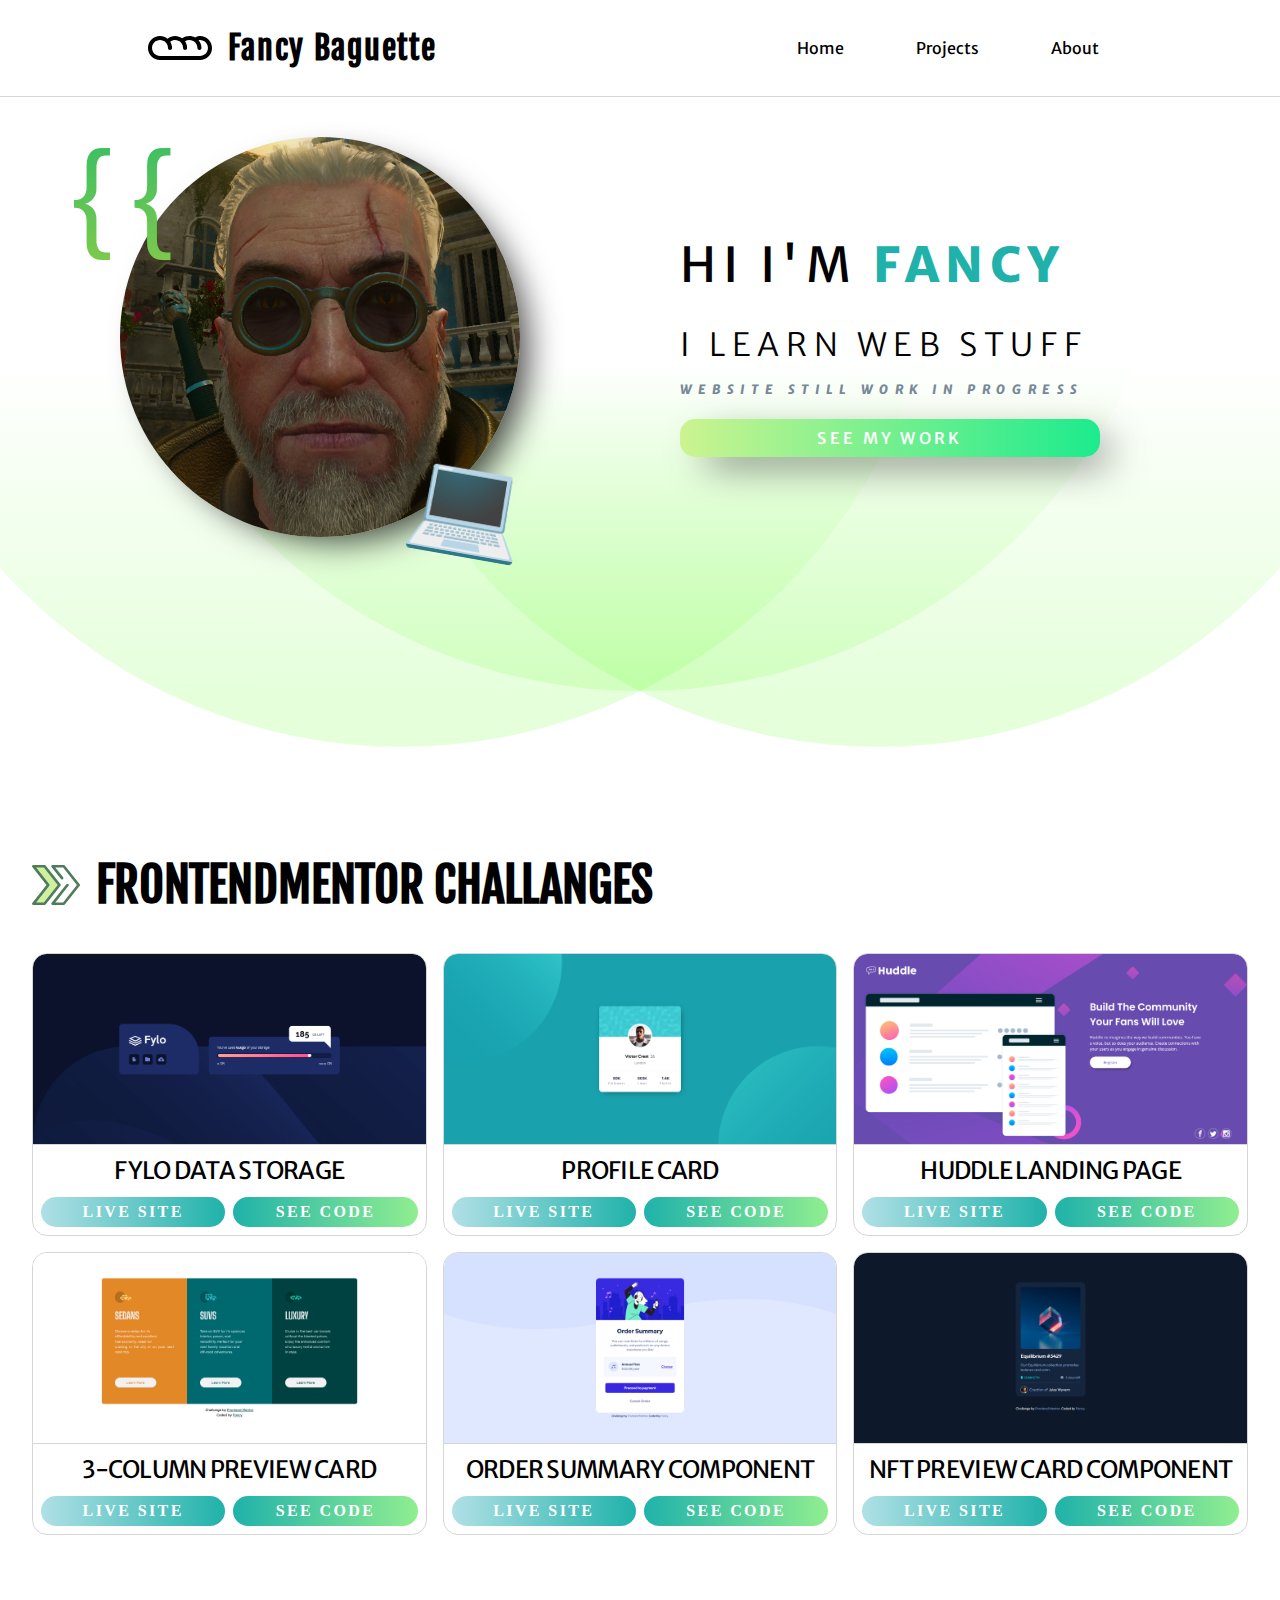
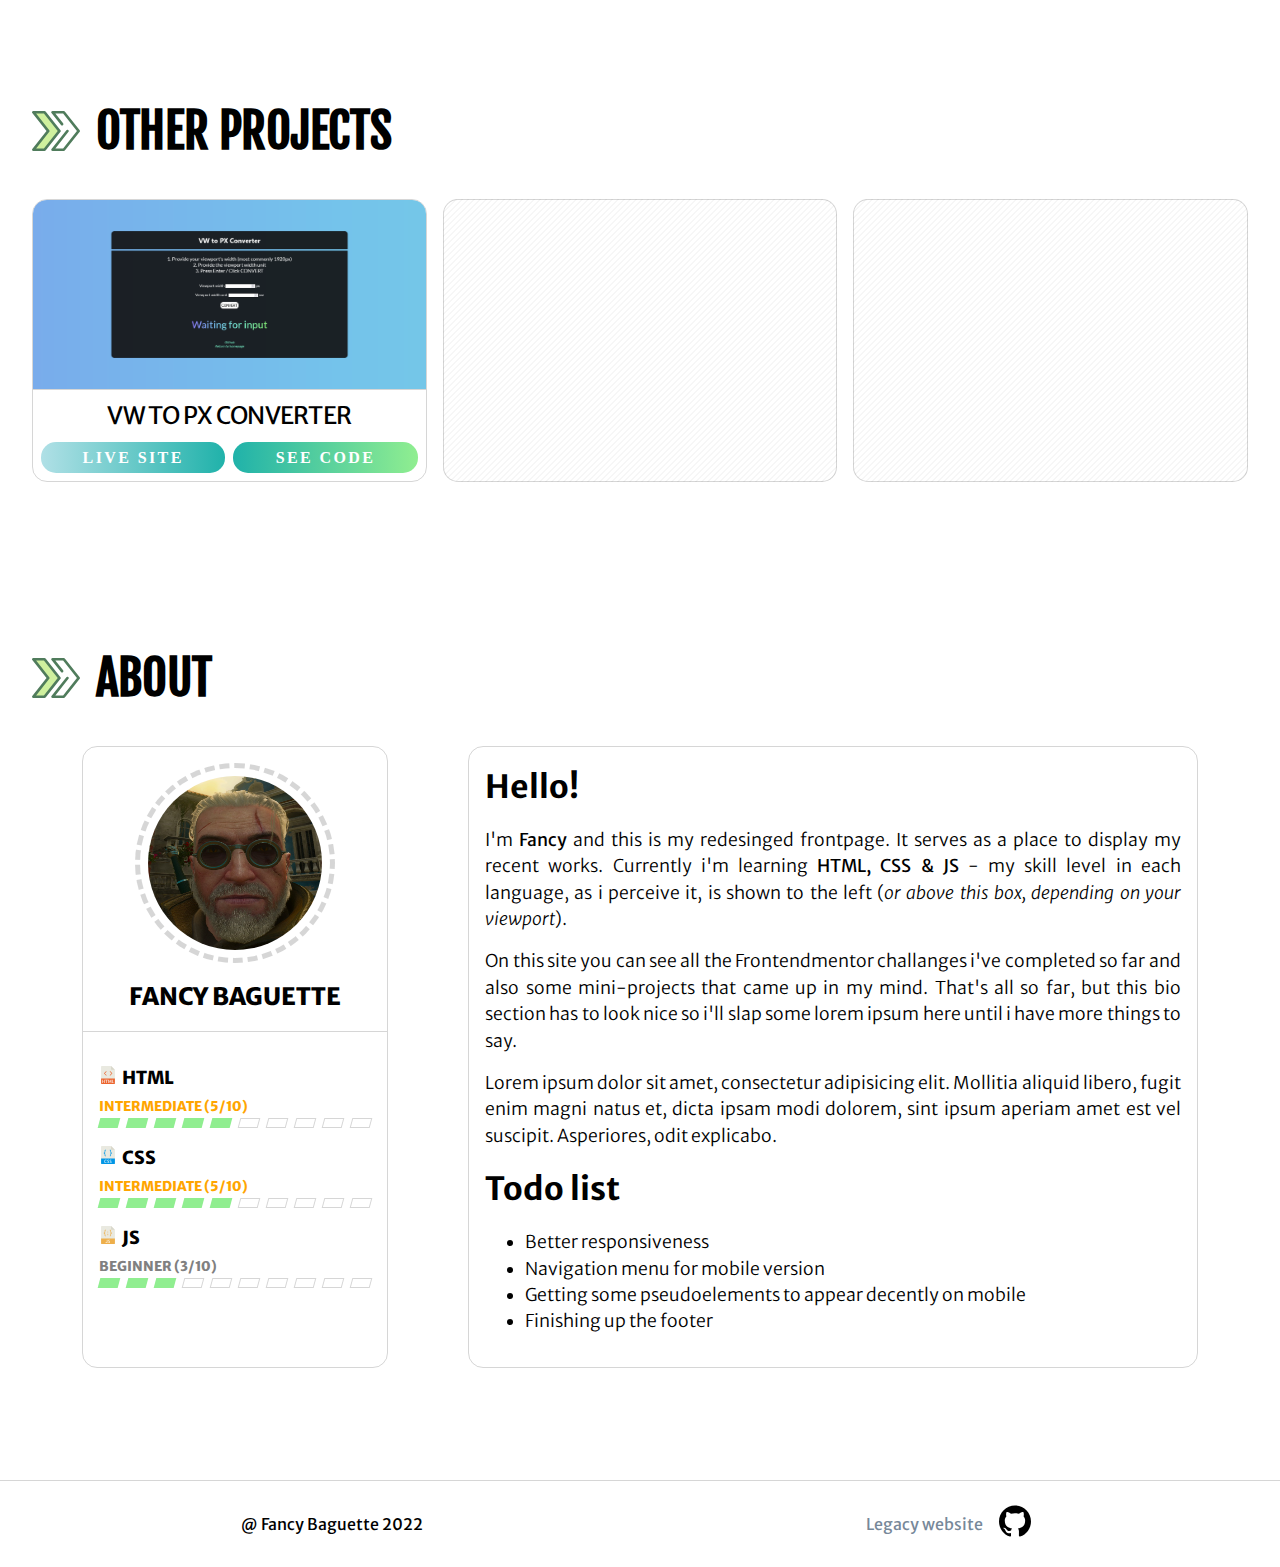
==== index.html @ e0c08db5 "responsiveness" ====
<!DOCTYPE html>
<html lang="en">
<head>
    <link rel="stylesheet" href="/src/css/style.css">
    <link rel="stylesheet" href="https://cdnjs.cloudflare.com/ajax/libs/animate.css/4.1.1/animate.min.css"/>
    <meta charset="UTF-8">
    <meta http-equiv="X-UA-Compatible" content="IE=edge">
    <meta name="viewport" content="width=device-width, initial-scale=1.0">
    <meta name="author" content="Fancy">
    <meta name="description" content="My github page">
    <meta name="keywords" content="github, html, css, css flexbox, rwd, responsive">
    <link rel="icon" sizes="32x32" src="favicon.ico">
        <!-- START EMBED TAGS -->
            <meta property="og:type" content="website"/>
            <meta property="og:title" content="Fancy Baguette"/>
            <meta property="og:description" content="Welcome"/>
            <meta property="og:url" content="https://fancybaguette.github.io"/>
            <meta property="og:image" content="https://fancybaguette.github.io/src/imgs/avatar.jpg"/>
        <!-- END EMBED TAGS -->
    <title>Fancy Baguette</title>
</head>
<body>
    <header class="page-header">
        <div class="page-header-part"><h1>Fancy Baguette</h1></div>
        <div class="page-header-part">
            <nav>
                <ul class="nav-list">
                    <li><a href="#">Home</a></li>
                    <li><a href="#challanges">Projects</a></li>
                    <li><a href="#about">About</a></li>
                </ul>
            </nav>
        </div>
    </header>
    <div class="banner">
        <div class="banner-left animate__animated animate__fadeInLeft">
            <div class="banner-left-profile-picture-bg">
                <div class="banner-left-profile-picture"></div>
            </div>
        </div>
        <div class="banner-right animate__animated animate__fadeInRight">
            <h1>hi i'm <span class="span-key">fancy</span></h1>
            <p>I learn web stuff</p>
            <span style="font-size: .8em; color: lightslategray"><i>WEBSITE STILL WORK IN PROGRESS</i></span>
            <a class="learn-more-btn" href="#challanges">SEE MY WORK</a>
        </div>
    </div>

    <main class="main-content">
        <section>
            <div class="section-header" id="challanges"><h1>FRONTENDMENTOR CHALLANGES</h1></div>
            <div class="section-content-grid">

                <article class="project-card">
                    <div class="screenshot-wrapper">
                        <img class="screenshot" src="/src/imgs/screenshot7.png">
                    </div>
                    <div class="project-card-content">
                        <h2>FYLO DATA STORAGE</h2>
                            <div class="project-card-content-btn-container">    
                                <a href="/frontendmentor/fylo-data-storage/index.html" class="project-card-content-btn-site">LIVE SITE</a>
                                <a href="https://github.com/FancyBaguette/FancyBaguette.github.io/tree/main/frontendmentor/fylo-data-storage" class="project-card-content-btn-code">SEE CODE</a>
                            </div>
                    </div>
                </article>

                <article class="project-card">
                    <div class="screenshot-wrapper">
                        <img class="screenshot" src="/src/imgs/screenshot6.png">
                    </div>
                    <div class="project-card-content">
                        <h2>PROFILE CARD</h2>
                            <div class="project-card-content-btn-container">    
                                <a href="/frontendmentor/profile-card/index.html" class="project-card-content-btn-site">LIVE SITE</a>
                                <a href="https://github.com/FancyBaguette/FancyBaguette.github.io/tree/main/frontendmentor/profile-card" class="project-card-content-btn-code">SEE CODE</a>
                            </div>
                    </div>
                </article>

                <article class="project-card">
                    <div class="screenshot-wrapper">
                        <img class="screenshot" src="/src/imgs/screenshot5.png">
                    </div>
                    <div class="project-card-content">
                    <h2>HUDDLE LANDING PAGE</h2>
                        <div class="project-card-content-btn-container">
                            <a href="/frontendmentor/huddle-landing-page/index.html" class="project-card-content-btn-site">LIVE SITE</a>
                            <a href="https://github.com/FancyBaguette/FancyBaguette.github.io/tree/main/frontendmentor/huddle-landing-page" class="project-card-content-btn-code">SEE CODE</a>
                        </div>
                    </div>
                </article>

                <article class="project-card">
                    <div class="screenshot-wrapper">
                        <img class="screenshot" src="/src/imgs/screenshot3.png">
                    </div>
                    <div class="project-card-content">
                        <h2>3-COLUMN PREVIEW CARD</h2>
                            <div class="project-card-content-btn-container">
                                <a href="/frontendmentor/3-column-preview-card/index.html" class="project-card-content-btn-site">LIVE SITE</a>
                                <a href="https://github.com/FancyBaguette/FancyBaguette.github.io/tree/main/frontendmentor/3-column-preview-card" class="project-card-content-btn-code">SEE CODE</a>
                            </div>
                    </div>
                </article>

                <article class="project-card">
                    <div class="screenshot-wrapper">
                        <img class="screenshot" src="/src/imgs/screenshot1.png">
                    </div>
                    <div class="project-card-content">
                        <h2>ORDER SUMMARY COMPONENT</h2>
                            <div class="project-card-content-btn-container">
                                <a href="/frontendmentor/order-summary/index.html" class="project-card-content-btn-site">LIVE SITE</a>
                                <a href="https://github.com/FancyBaguette/FancyBaguette.github.io/tree/main/frontendmentor/profile-card" class="project-card-content-btn-code">SEE CODE</a>
                            </div>
                    </div>
                </article>

                <article class="project-card">
                    <div class="screenshot-wrapper">
                        <img class="screenshot" src="/src/imgs/screenshot2.png">
                    </div>
                    <div class="project-card-content">
                        <h2>NFT PREVIEW CARD COMPONENT</h2>
                            <div class="project-card-content-btn-container">
                                <a href="/frontendmentor/nft-card/index.html" class="project-card-content-btn-site">LIVE SITE</a>
                                <a href="https://github.com/FancyBaguette/FancyBaguette.github.io/tree/main/frontendmentor/nft-card" class="project-card-content-btn-code">SEE CODE</a>
                            </div>
                    </div>
                </article>
                
            </div>
        </section>

        <section>
            <div class="section-header"><h1>OTHER PROJECTS</h1></div>
            <div class="section-content-grid">

                <article class="project-card">
                    <div class="screenshot-wrapper">
                        <img class="screenshot" src="/src/imgs/screenshot4.png">
                    </div>
                    <div class="project-card-content">
                        <h2>VW TO PX CONVERTER</h2>
                            <div class="project-card-content-btn-container">
                                <a href="/projects/converter/converter.html" class="project-card-content-btn-site">LIVE SITE</a>
                                <a href="https://github.com/FancyBaguette/FancyBaguette.github.io/tree/main/projects/converter" class="project-card-content-btn-code">SEE CODE</a>
                            </div>
                    </div>
                </article>

                <article class="placeholder-card project-card">
                </article>

                <article class="project-card placeholder-card">
                </article>

                </div>
        </section>

        <section>
            <div class="section-header" id="about"><h1>ABOUT</h1></div>
            <div class="section-content-flex">
                <div class="profile-card"> <!-- start profile card -->
                    <div class="profile-card-header">
                        <img src="/src/imgs/gerwalt.PNG">
                        <h2>FANCY BAGUETTE</h2>
                    </div>
                    <div class="profile-card-content">
                        <div class="skill-wrapper">
                        <div class="profile-card-stats-heading" id="html">HTML<br><span style="color: orange">INTERMEDIATE (5/10)</span></div>
                            <div class="profile-card-stats-lvl-container">
                                <div class="lvl-box"></div>
                                <div class="lvl-box"></div>
                                <div class="lvl-box"></div>
                                <div class="lvl-box"></div>
                                <div class="lvl-box"></div>
    
                                <div class="lvl-box box-empty"></div>
                                <div class="lvl-box box-empty"></div>
                                <div class="lvl-box box-empty"></div>
                                <div class="lvl-box box-empty"></div>
                                <div class="lvl-box box-empty"></div>
                            </div>    
                        </div>

                        <div class="skill-wrapper">
                            <div class="profile-card-stats-heading" id="css">CSS<br><span style="color: orange">INTERMEDIATE (5/10)</span></div>
                            <div class="profile-card-stats-lvl-container">
                                <div class="lvl-box"></div>
                                <div class="lvl-box"></div>
                                <div class="lvl-box"></div>
                                <div class="lvl-box"></div>
                                <div class="lvl-box"></div>

                                <div class="lvl-box box-empty"></div>
                                <div class="lvl-box box-empty"></div>
                                <div class="lvl-box box-empty"></div>
                                <div class="lvl-box box-empty"></div>
                                <div class="lvl-box box-empty"></div>
                            </div>
                        </div>

                        <div class="skill-wrapper">
                            <div class="profile-card-stats-heading" id="js">JS<br><span style="color: gray">BEGINNER (3/10)</span></div>
                            <div class="profile-card-stats-lvl-container">
                                <div class="lvl-box"></div>
                                <div class="lvl-box"></div>
                                <div class="lvl-box"></div>

                                <div class="lvl-box box-empty"></div>
                                <div class="lvl-box box-empty"></div>
                                <div class="lvl-box box-empty"></div>
                                <div class="lvl-box box-empty"></div>
                                <div class="lvl-box box-empty"></div>
                                <div class="lvl-box box-empty"></div>
                                <div class="lvl-box box-empty"></div>
                            </div>
                        </div>
                    </div>
                </div> <!-- end profile card -->

                <div class="bio-card">
                    <h1>Hello!</h1>
                    <p>
                        I'm <strong>Fancy</strong> and this is my redesinged frontpage. It serves as a place to display my recent works.
                        Currently i'm learning <strong>HTML, CSS & JS</strong> - my skill level in each language, as i perceive it, is shown to the left 
                        (<em>or above this box, depending on your viewport</em>).
                    </p>
                    <p>
                        On this site you can see all the Frontendmentor challanges i've completed so far and also some mini-projects that
                        came up in my mind. That's all so far, but this bio section has to look nice so i'll slap some lorem ipsum here until i have more things to say.
                    </p>
                    <p>
                        Lorem ipsum dolor sit amet, consectetur adipisicing elit. Mollitia aliquid libero, 
                        fugit enim magni natus et, dicta ipsam modi dolorem, sint ipsum aperiam amet est vel suscipit. 
                        Asperiores, odit explicabo.
                    </p>
                    <h1>Todo list</h1>
                    <p>
                        <ul>
                            <li>Better responsiveness</li>
                            <li>Navigation menu for mobile version</li>
                            <li>Getting some pseudoelements to appear decently on mobile</li>
                            <li>Finishing up the footer</li>
                        </ul>
                    </p>
                </div>
            </div>
        </section>
    </main>

    <footer class="page-footer">
        <div class="page-header-part">@ Fancy Baguette 2022</div>
        <div class="page-header-part" style="gap: 1rem;">
            <a href="/legacy/index.html" style="color:lightslategrey;">Legacy website</a>
            <a href="https://github.com/FancyBaguette" target="_blank" id="footerGithub"></a>
        </div>
    </footer>
</body>
</html>
---- src/css/style.css ----
@import url('https://fonts.googleapis.com/css2?family=Fjalla+One&family=Merriweather+Sans:wght@300;400;500;600;700;800&display=swap');

:root {
    /* Fonts */
    --fnt-sans: 'Merriweather Sans', sans-serif;
    --fnt-display: 'Fjalla One', sans-serif;
    /* Font weights */
    --light: 300;
    --regular: 400;
    --medium: 500;
    --semibold: 600;
    --bold: 700;
    --extrabold: 800;
    /* Other */
    --gradient1: linear-gradient(270deg, #1ceb8d, #ccf490);
}

/* CSS RESET */

*,
*::before,
*::after {
    box-sizing: border-box;
    /* outline: 1px solid red !important; -- for "debugging" purposes*/
}

body,
h1,
h2,
h3,
h4,
p,
figure,
blockquote,
dl,
dd {
    margin: 0;
}

ul[role='list'],
ol[role='list'] {
    list-style: none;
}

html {
    scroll-behavior: smooth;
    width: 100%;
    height: 100vh;
}

html:focus-within {
    scroll-behavior: smooth;
}

body {
    width: 100%;
    text-rendering: optimizeSpeed;
    line-height: 1.5;
}

a:not([class]) {
    text-decoration-skip-ink: auto;
}

img,
picture {
    max-width: 100%;
    display: block;
}

input,
button,
textarea,
select {
    font: inherit;
}

@media (prefers-reduced-motion: reduce) {
    html:focus-within {
     scroll-behavior: auto;
    }
    
    *,
    *::before,
    *::after {
      animation-duration: 0.01ms !important;
      animation-iteration-count: 1 !important;
      transition-duration: 0.01ms !important;
      scroll-behavior: auto !important;
    }
  }

/* STYLING */

*::selection {
    background-color: lightgreen;
    opacity: .3;
}

html {
    overflow-x: hidden;
}

body {
    background-color: hsl(0, 0%, 100%);
    overflow-x: hidden;
}

.page-header {
    width: 100%;
    display: flex;
    color: black;
    padding: 1.5rem;
    border-bottom: 1px solid hsla(0, 0%, 20%, 0.2);
}

.page-header-sticky {
    z-index: 9999;
    position: sticky;
    top: 0;
    background-color: hsl(0, 0%, 100%);
}

.page-header-part {
    display: flex;
    justify-content: center;
    align-items: center;
    width: 50%;
}

.page-header-part h1 {
    letter-spacing: .1ch;
    font-size: 2em;
    font-weight: var(--extrabold);
    font-family: var(--fnt-display);
}

    .page-header-part h1::before {
        content: '';
        width: 64px;
        height: 64px;
        position: absolute;
        transform: translateX(-5rem) translateY(-.5rem);
        display: inline-block;
        background-image: url(/src/imgs/svg/baguette-svgrepo-com.svg);
        background-repeat: no-repeat;
        background-position: center;
    }

.nav-list {
    font-family: var(--fnt-sans);
    font-weight: var(--regular);
    padding: 0;
    margin: 0;
    list-style: none;
    display: flex;
    gap: 3.5rem;
}

    .nav-list a {
        padding: 2.3rem .5rem;
        color: inherit;
        text-decoration: none;
    }

    .nav-list a:hover {
        color: green;
        border-bottom: 2px solid green;
    }

.banner {
    background-image: url(/src/imgs/svg/background.svg);
    background-position: center;
    background-repeat: no-repeat;
    background-size: cover;
    font-family: var(--fnt-sans);
    width: 100%;
    display: flex;
    padding-bottom: 15rem;
}

.banner-left {
    display: flex;
    justify-content: center;
    align-items: center;
    width: 50%;
    padding: 5rem 5rem;
    font-size: 3em;
    color: black;
    font-weight: 900;
    letter-spacing: .6ch;
    line-height: 2;
}

    .banner-left-profile-picture {
        background-image: url(/src/imgs/gerwalt.PNG);
        background-repeat: no-repeat;
        background-position: center;
        background-size: cover;
        width: 400px;
        height: 400px;
        border-radius: 100%;
        position: relative;
    }

    .banner-left-profile-picture-bg {
        border-radius: 100%;
        width: 400px;
        height: 400px;
        -webkit-box-shadow: 17px 14px 34px -10px rgba(0,0,0,0.75);
        -moz-box-shadow: 17px 14px 34px -10px rgba(0,0,0,0.75);
        box-shadow: 17px 14px 34px -10px rgba(0,0,0,0.75);
    }

    .banner-left-profile-picture-bg::before {
        font-family: Arial, Helvetica, sans-serif;
        font-weight: var(--light);
        font-size: 2.5em;
        transform: translateX(-3rem) translateY(-4rem);
        width: max-content;
        content: '{{';
        background: linear-gradient(#18b971, #96ce41);
        background-clip: text;
        -webkit-background-clip: text;
        -webkit-text-fill-color: transparent;
        z-index: 10;
        position: absolute;
    }

    .banner-left-profile-picture-bg::after {
        font-size: 2em;
        transform: translateX(18rem) translateY(-8rem) rotate(10deg);
        width: max-content;
        content: '💻';
        z-index: 10;
        letter-spacing: .4ch;
        position: absolute;
    }

.banner-right {
    display: flex;
    flex-direction: column;
    justify-content: center;
    width: 50%;
    padding: 7rem 5rem;
    color: black;
    font-weight: 900;
    letter-spacing: .6ch;
    line-height: 2;
}

    .banner-right h1 {
        font-size: 3em;
        font-weight: var(--regular);
        text-transform: uppercase;
    }

    .banner-right p {
        font-size: 2em;
        font-weight: var(--light);
        text-transform: uppercase;
    }

    .span-key {
        color: lightseagreen;
        font-weight: var(--extrabold)
    }

.learn-more-btn {
    background: var(--gradient1);
    font-weight: var(--medium);
    border: none;
    color: white;
    border-radius: 15px;
    width: 75%;
    text-decoration: none;
    display: grid;
    place-items: center;
    margin-top: 1rem;
    padding: .2em .5em;
    letter-spacing: .3ch;
    transition: transform .3s, letter-spacing 1s;
    -webkit-box-shadow: 17px 14px 40px -10px rgba(0,0,0,0.75);
    -moz-box-shadow: 17px 14px 40px -10px rgba(0,0,0,0.75);
    box-shadow: 17px 14px 40px -10px rgba(0,0,0,0.75);
}

    .learn-more-btn:hover {
        cursor: pointer;
        letter-spacing: .6ch;
        transform: scale(1.125);
        transition: transform .5s, letter-spacing .5s;
    }

.main-content {
    width: 100%;
    padding: 2rem 15rem;
}

    .main-content section:nth-child(n+2) {
        margin-top: 10rem;
    }

.section-header h1 {
    font-family: var(--fnt-display);
    font-weight: var(--extrabold);
    font-size: 3em;
}

    .section-header h1::before {
        display: inline-block;
        width: 1em;
        height: 1em;
        background-image: url(/src/imgs/svg/chevron-arrowhead-svgrepo-com.svg);
        background-repeat: no-repeat;
        background-size: cover;
        background-position: center;
        transform: translateY(.125em) scaleX(-1);
        content: '';
        margin-right: 1rem;
    }

.section-content-grid {
    padding: 0 67px;
    margin-top: 2rem;
    display: grid;
    gap: 1rem;
    grid-template-columns: repeat(3,1fr);
}

.section-content-flex {
    padding: 0 67px;
    margin-top: 2rem;
    display: flex;
    align-items: center;
    justify-content: center;
    gap: 5rem; 
    align-items: stretch;
}

.placeholder-card {
    background-color: #ffffff;
    background-image: url("data:image/svg+xml,%3Csvg width='6' height='6' viewBox='0 0 6 6' xmlns='http://www.w3.org/2000/svg'%3E%3Cg fill='%23d6d6d6' fill-opacity='0.4' fill-rule='evenodd'%3E%3Cpath d='M5 0h1L0 6V5zM6 5v1H5z'/%3E%3C/g%3E%3C/svg%3E");
}

.project-card {
    display: flex;
    flex-direction: column;
    border: 1px solid hsla(0, 0%, 20%, 0.2);
    border-radius: 15px;
    overflow: hidden;
    transition: box-shadow .5s ease;
}

    .project-card:not(.placeholder-card):hover{
        -webkit-box-shadow: 0px 0px 32px 0px rgba(28,235,142,1);
        -moz-box-shadow: 0px 0px 32px 0px rgba(28,235,142,1);
        box-shadow: 0px 0px 32px 0px rgba(28,235,142,1);
        transition: box-shadow .5s ease;
    }

    .project-card:hover .screenshot {
        transform: scale(1.125);
        transition: transform .5s ease;
    }

    .project-card:not(.placeholder-card):nth-of-type(2n):hover {
        -webkit-box-shadow: 0px 0px 32px 0px rgba(204,244,144,1);
        -moz-box-shadow: 0px 0px 32px 0px rgba(204,244,144,1);
        box-shadow: 0px 0px 32px 0px rgba(204,244,144,1);
        transition: box-shadow .5s ease;
    }

    .screenshot {
        height: 100%;
        border-top-left-radius: 13px;
        border-top-right-radius: 13px;
        transition: transform .5s ease;
    }

    .screenshot-wrapper {
        overflow: hidden;
    }

.project-card-screenshot-wrapper {
    height: 100%;
}

.project-card-content {
    display: flex;
    justify-content: center;
    align-items: stretch;
    padding: .5rem;
    flex-direction: column;
    border-top: 1px solid hsla(0, 0%, 20%, 0.2);
}

    .project-card-content h2 {
        font-family: var(--fnt-sans);
        font-weight: var(--regular);
        letter-spacing: -0.030em;
        margin-bottom: .5rem;
        text-align: center;
    }

.project-card-content-btn-container {
    display: flex;
    justify-content: center;
    gap: .5rem;
    align-items: center;
    width: 100%;
}

    a[class*='project-card-content-btn'],a[class^='project-card-content-btn'] {
        font-weight: var(--semibold);
        width: 25%;
        color: white;
        text-decoration: none;
        border-radius: 15px;
        width: 100%;
        text-align: center;
        padding: .2em .5em;
        letter-spacing: .3ch;
        transition: transform .3s, letter-spacing 1s;
    }

    a[class*='project-card-content-btn']:hover,a[class^='project-card-content-btn']:hover {
        letter-spacing: .5ch;
        transition: letter-spacing 1s;
    }

    .project-card-content-btn-site {
        background-image: linear-gradient(270deg, lightseagreen, powderblue);
    }

    .project-card-content-btn-code {
        background-image: linear-gradient(270deg, lightgreen, lightseagreen);
    }

/* PROFILE CARD */
.profile-card {
    border: 1px solid hsla(0, 0%, 20%, 0.2);
    border-radius: 15px;
    max-width: 35%;
    min-height: 100%;
}

.profile-card-header {
    display: flex;
    align-items: center;
    justify-content: center;
    flex-direction: column;
    gap: 1rem;
    padding: 1rem;
    border-bottom: 1px solid hsla(0, 0%, 20%, 0.2);
}

    .profile-card-header h2 {
        font-family: var(--fnt-sans);
        font-size: 1.5em;
        font-weight: var(--extrabold);
    }

    .profile-card-header img {
        width: 200px;
        height: 200px;
        border-radius: 100%;
        border: 5px dashed hsla(0, 0%, 20%, 0.2);
        padding: .5rem;
    }

.profile-card-content {
    display: flex;
    flex-direction: column;
    margin-top: 1rem;
    padding: 1rem;
    gap: 1rem;
}

.profile-card-stats-heading {
    font-family: var(--fnt-sans);
    font-weight: 900;
    font-size: 1.125em;
}

#html::before {
    display: inline-block;
    width: 1em;
    height: 1em;
    background-image: url(/src/imgs/svg/html-svgrepo-com.svg);
    content: '';
    margin-right: .3rem;
}

#css::before {
    display: inline-block;
    width: 1em;
    height: 1em;
    background-image: url(/src/imgs/svg/css-svgrepo-com.svg);
    content: '';
    margin-right: .3rem;
}

#js::before {
    display: inline-block;
    width: 1em;
    height: 1em;
    background-image: url(/src/imgs/svg/javascript-svgrepo-com.svg);
    content: '';
    margin-right: .3rem;
}

    .profile-card-stats-heading span {
        font-size: .75em;
    }

.profile-card-stats-lvl-container {
    display: flex;
    gap: .5rem;
}

    .lvl-box {
        transform: skew(-15deg);
        width: 20px;
        height: 10px;
        background-color: lightgreen;
    }

    .box-empty {
        min-width: 20px;
        min-height: 10px;
        background-color: white;
        border: 1px solid hsla(0, 0%, 20%, 0.2);
    }

/* BIO CARD */
.bio-card {
    border: 1px solid hsla(0, 0%, 20%, 0.2);
    border-radius: 15px;
    max-width: 60%;
    min-height: 100%;
    padding: 1rem;
}

.bio-card:not(h1) {
    font-family: var(--fnt-sans);
    font-weight: var(--light);
}

.bio-card h1 {
    font-family: var(--fnt-sans);
    font-size: 32px;
}

    .bio-card h1:nth-of-type(n+2) {
        margin-top: 1rem;
    }

.bio-card p {
    font-size: 1.1em;
    text-align: justify;
    margin-top: 1rem;
    margin-bottom: 1rem;
}

.bio-card li {
    font-size: 1.1em;
}

/* FOOTER */
.page-footer {
    font-family: var(--fnt-sans);
    width: 100%;
    display: flex;
    color: black;
    padding: 1.5rem;
    margin-top: 5rem;
    border-top: 1px solid hsla(0, 0%, 20%, 0.2);
}

.page-footer a {
    text-decoration: none;
    color: #18b971;
}

#footerGithub::before {
    display: inline-block;
    content: '';
    width: 2rem;
    height: 2rem;
    background-image: url(/src/imgs/svg/github-svgrepo-com.svg);
}

/* MEDIA QUERIES */

/* Smaller desktop */
@media screen and (max-width:1800px) {

    .main-content {
        padding: 2rem 4rem;
    }

}

@media screen and (max-width:1450px) {

    .main-content {
        padding: 2rem 2rem;
    }

    .banner-left {
        padding: 2.5rem 2.5rem;
    }

    .banner-right {
        padding: 3.5rem 2.5rem;
    }

    .section-content-grid {
        padding: 0;
    }

    .section-content-flex {
        padding: 0;
    }

}

@media screen and (max-width:1250px) {

    .nav-list {
        gap: 2rem;
    }

    .section-content-grid {
        grid-template-columns: repeat(2,1fr);
    }

    .banner-left {
        padding: 2rem 2rem;
    }

    .banner-right {
        padding: 3rem 1.5rem;
    }

    .banner-left-profile-picture,.banner-left-profile-picture-bg  {
        width: 350px;
        height: 350px;
    }

    .banner-left-profile-picture-bg::before {
        transform: translateX(-2rem) translateY(-4.5rem);
    }

    .banner-left-profile-picture-bg::after {
        transform: translateX(14.5rem) translateY(-6rem) rotate(10deg);
    }

    /* Bugs out and shows up as a weird line */
    /* Need to update the number with every new card added unfortunately */
    .placeholder-card:nth-of-type(2) {
        display: none;
    }

}

/* Tablets */
@media screen and (max-width:850px) {

    .banner {
        flex-direction: column;
    }

    .banner-left {
        width: 100%;
        padding: 2rem 2rem;
        font-size: 2.5em;
    }

    .banner-left-profile-picture,.banner-left-profile-picture-bg  {
        width: 300px;
        height: 300px;
    }

    .banner-left-profile-picture-bg::before {
        transform: translateX(-2rem) translateY(-4.5rem);
    }

    .banner-left-profile-picture-bg::after {
        transform: translateX(14.5rem) translateY(-6rem) rotate(10deg);
    }

    .banner-right {
        width: 100%;
        padding: 3.5rem 2.5rem;
    }

        .banner-right {
            display: grid;
            place-items: center;
            text-align: center;
        }

        .learn-more-btn {
            width: 85%;
        }
    
    .main-content {
        padding: 2rem 2rem;
    }

    .section-content-grid {
        grid-template-columns: repeat(2,1fr);
        gap: .42rem;
    }

    .bio-card {
        max-width: 65%;
    }

    .section-content-flex {
        gap: 2rem;
    }

    .lvl-box {
        max-width: 50%;
    }
    
    .bio-card {
        font-size: .9em
    }

    .profile-card:not(span) {
        font-size: .9em;
    }

}

/* Mobile */
@media screen and (max-width:730px) {

    .nav-list {
        gap: .7rem;
    }

    .nav-list a {
        padding: 0;
    }

    .nav-list a:hover {
        border: none;
    }

    .page-header {
        flex-direction: column;
        align-items: center;
        justify-content: center;
        padding: .5rem;
    }

    .page-header-part {
        min-width: 85%;
        align-items: center;
        justify-content: center;
    }

        .page-header-part h1::before {
            display: none;
        }

    .nav-list {
        flex-direction: column;
    }

        .nav-list li {
            text-align: center;
            display: grid;
            place-items: center;
        }

    .banner {
        flex-direction: column;
    }

    .banner-left {
        width: 100%;
        padding: 2rem .5rem;
        font-size: 2.5em;
    }

    .banner-left-profile-picture,.banner-left-profile-picture-bg  {
        width: 300px;
        height: 300px;
    }

    .banner-left-profile-picture-bg::before {
        transform: translateX(-2rem) translateY(-4.5rem);
    }

    .banner-left-profile-picture-bg::after {
        transform: translateX(14.5rem) translateY(-6rem) rotate(10deg);
    }

    .banner-right {
        width: 100%;
        padding: 3.5rem 2.5rem;
    }

        .banner-right {
            display: grid;
            place-items: center;
            text-align: center;
        }

        .learn-more-btn {
            width: 85%;
        }

    .main-content {
        width: 100%;
        padding: .5rem;
    }

    .main-content section:nth-child(n+2) {
        margin-top: 5rem;
    }

    .section-header {
        text-align: center;
        font-size: 1em;
    }

        .section-header h1::before {
            display: none;
        }

    .section-content-grid {
        padding: 2rem;
        grid-template-columns: 1fr;
    }

    .section-content-flex {
        flex-direction: column;
        padding: 2rem;
        gap: 1rem;
    }

    .project-card {
        width: 100%;
    }

    .placeholder-card {
        display: none;
    }

    .profile-card {
        min-width: 100%;
    }

    .bio-card {
        min-width: 100%;
    }

        .bio-card h1 {
            font-size: 30px;
        }

        .bio-card p + li {
            font-size: 1.125em;
        }

    .page-footer {
        text-align: center;
        justify-content: center;
        align-items: center;
        flex-direction: column;
    }

}
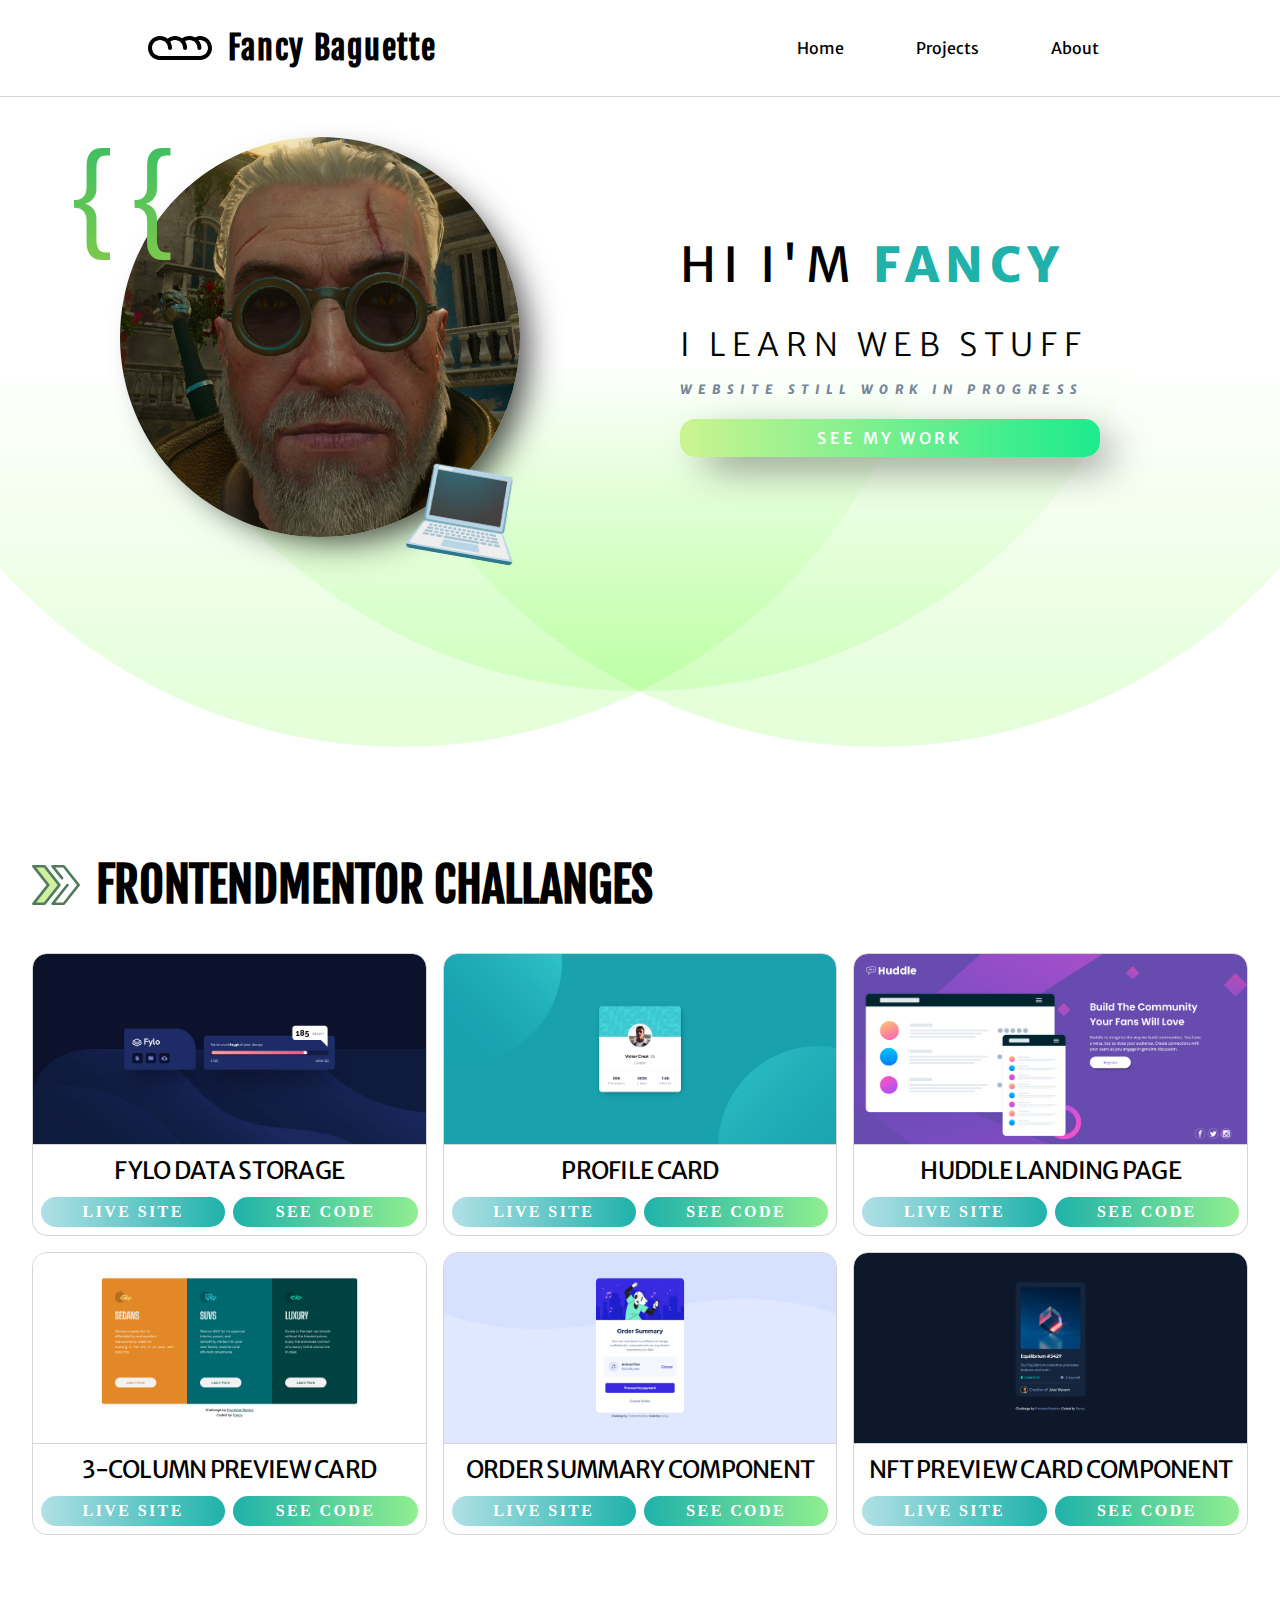
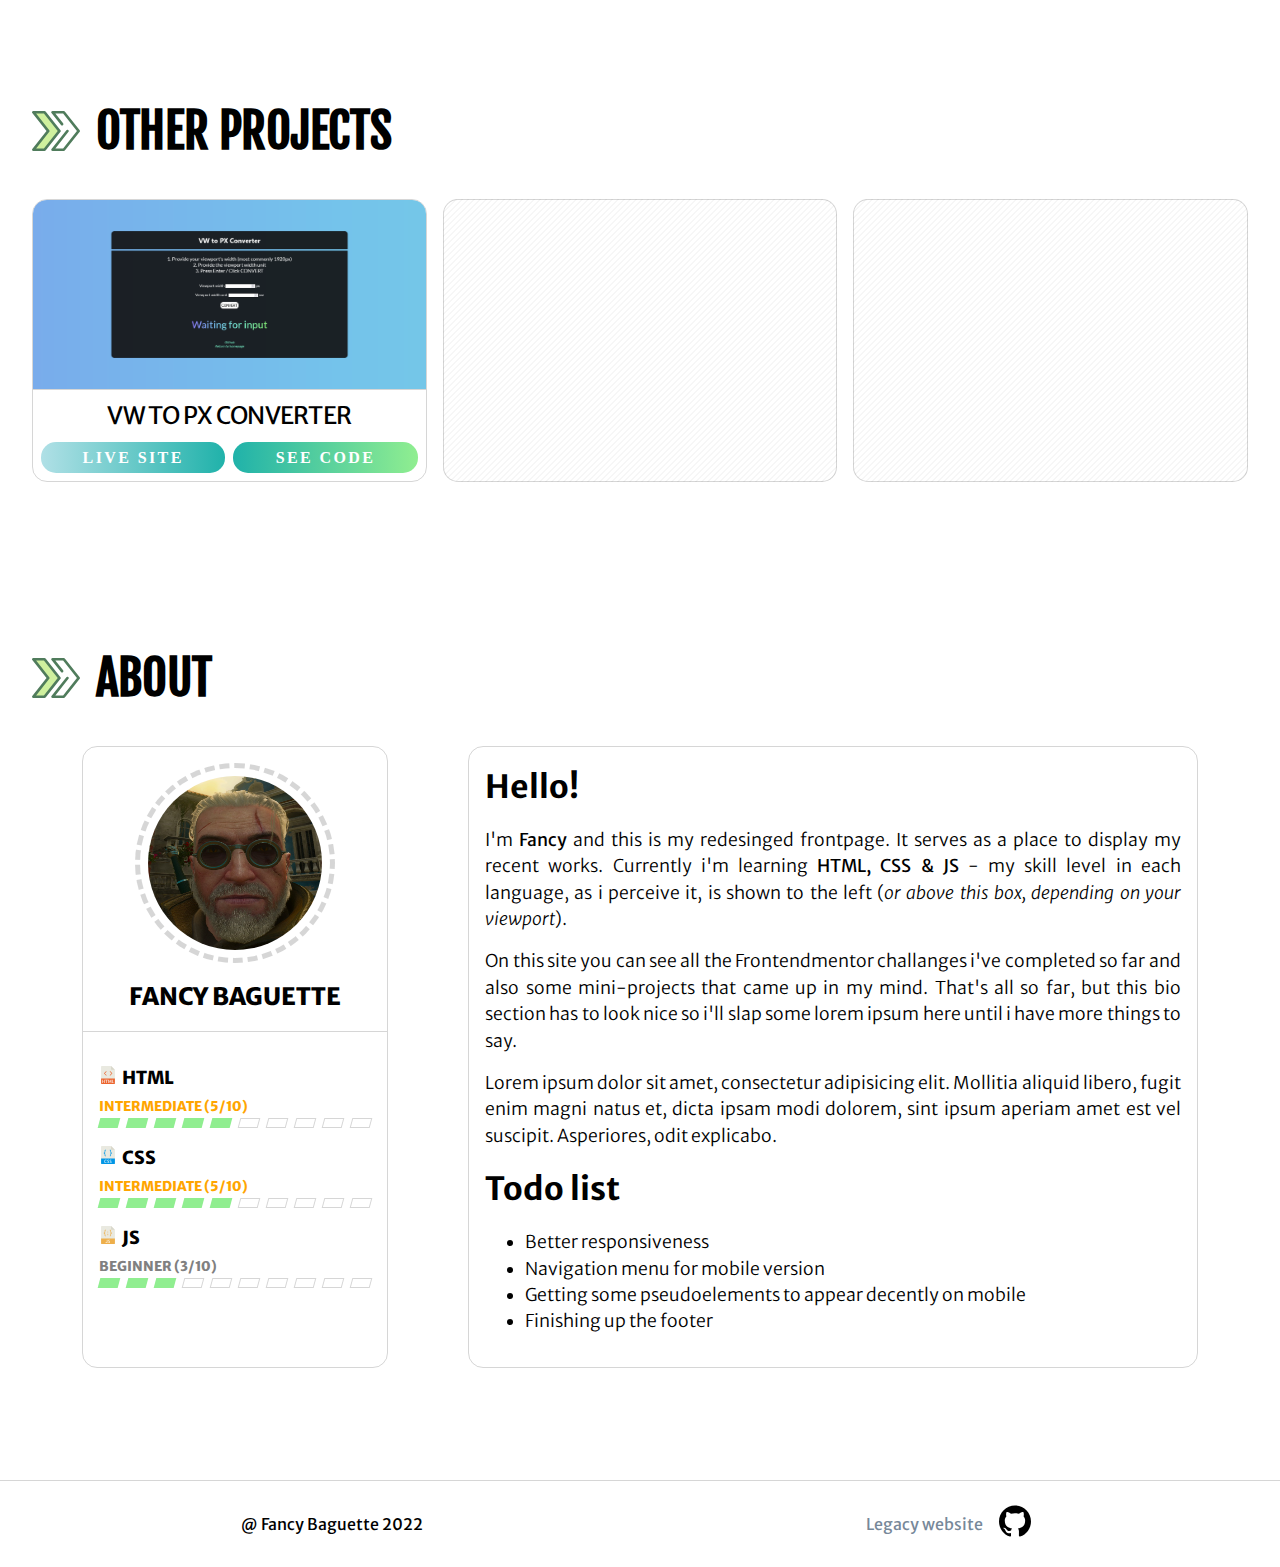
==== commit 26da39c4: "Update index.html" ====
--- a/index.html
+++ b/index.html
@@ -53,12 +53,12 @@
 
                 <article class="project-card">
                     <div class="screenshot-wrapper">
-                        <img class="screenshot" src="/src/imgs/screenshot7.png">
+                        <img class="screenshot" loading="lazy" src="/src/imgs/screenshot7.png" alt="Fylo data storage screenshot">
                     </div>
                     <div class="project-card-content">
                         <h2>FYLO DATA STORAGE</h2>
                             <div class="project-card-content-btn-container">    
-                                <a href="/frontendmentor/fylo-data-storage/index.html" class="project-card-content-btn-site">LIVE SITE</a>
+                                <a href="/frontendmentor/fylo-data-storage/" class="project-card-content-btn-site">LIVE SITE</a>
                                 <a href="https://github.com/FancyBaguette/FancyBaguette.github.io/tree/main/frontendmentor/fylo-data-storage" class="project-card-content-btn-code">SEE CODE</a>
                             </div>
                     </div>
@@ -66,12 +66,12 @@
 
                 <article class="project-card">
                     <div class="screenshot-wrapper">
-                        <img class="screenshot" src="/src/imgs/screenshot6.png">
+                        <img class="screenshot" loading="lazy" src="/src/imgs/screenshot6.png" alt="Profile card screenshot">
                     </div>
                     <div class="project-card-content">
                         <h2>PROFILE CARD</h2>
                             <div class="project-card-content-btn-container">    
-                                <a href="/frontendmentor/profile-card/index.html" class="project-card-content-btn-site">LIVE SITE</a>
+                                <a href="/frontendmentor/profile-card/" class="project-card-content-btn-site">LIVE SITE</a>
                                 <a href="https://github.com/FancyBaguette/FancyBaguette.github.io/tree/main/frontendmentor/profile-card" class="project-card-content-btn-code">SEE CODE</a>
                             </div>
                     </div>
@@ -79,12 +79,12 @@
 
                 <article class="project-card">
                     <div class="screenshot-wrapper">
-                        <img class="screenshot" src="/src/imgs/screenshot5.png">
+                        <img class="screenshot" loading="lazy" src="/src/imgs/screenshot5.png" alt="Huddle landing page screenshot">
                     </div>
                     <div class="project-card-content">
                     <h2>HUDDLE LANDING PAGE</h2>
                         <div class="project-card-content-btn-container">
-                            <a href="/frontendmentor/huddle-landing-page/index.html" class="project-card-content-btn-site">LIVE SITE</a>
+                            <a href="/frontendmentor/huddle-landing-page/" class="project-card-content-btn-site">LIVE SITE</a>
                             <a href="https://github.com/FancyBaguette/FancyBaguette.github.io/tree/main/frontendmentor/huddle-landing-page" class="project-card-content-btn-code">SEE CODE</a>
                         </div>
                     </div>
@@ -92,12 +92,12 @@
 
                 <article class="project-card">
                     <div class="screenshot-wrapper">
-                        <img class="screenshot" src="/src/imgs/screenshot3.png">
+                        <img class="screenshot" loading="lazy" src="/src/imgs/screenshot3.png" alt="3-Column preview card screenshot">
                     </div>
                     <div class="project-card-content">
                         <h2>3-COLUMN PREVIEW CARD</h2>
                             <div class="project-card-content-btn-container">
-                                <a href="/frontendmentor/3-column-preview-card/index.html" class="project-card-content-btn-site">LIVE SITE</a>
+                                <a href="/frontendmentor/3-column-preview-card/" class="project-card-content-btn-site">LIVE SITE</a>
                                 <a href="https://github.com/FancyBaguette/FancyBaguette.github.io/tree/main/frontendmentor/3-column-preview-card" class="project-card-content-btn-code">SEE CODE</a>
                             </div>
                     </div>
@@ -105,12 +105,12 @@
 
                 <article class="project-card">
                     <div class="screenshot-wrapper">
-                        <img class="screenshot" src="/src/imgs/screenshot1.png">
+                        <img class="screenshot" loading="lazy" src="/src/imgs/screenshot1.png" alt="Order summary component screenshot">
                     </div>
                     <div class="project-card-content">
                         <h2>ORDER SUMMARY COMPONENT</h2>
                             <div class="project-card-content-btn-container">
-                                <a href="/frontendmentor/order-summary/index.html" class="project-card-content-btn-site">LIVE SITE</a>
+                                <a href="/frontendmentor/order-summary/" class="project-card-content-btn-site">LIVE SITE</a>
                                 <a href="https://github.com/FancyBaguette/FancyBaguette.github.io/tree/main/frontendmentor/profile-card" class="project-card-content-btn-code">SEE CODE</a>
                             </div>
                     </div>
@@ -118,12 +118,12 @@
 
                 <article class="project-card">
                     <div class="screenshot-wrapper">
-                        <img class="screenshot" src="/src/imgs/screenshot2.png">
+                        <img class="screenshot" loading="lazy" src="/src/imgs/screenshot2.png" alt="NFT card screenshot">
                     </div>
                     <div class="project-card-content">
                         <h2>NFT PREVIEW CARD COMPONENT</h2>
                             <div class="project-card-content-btn-container">
-                                <a href="/frontendmentor/nft-card/index.html" class="project-card-content-btn-site">LIVE SITE</a>
+                                <a href="/frontendmentor/nft-card/" class="project-card-content-btn-site">LIVE SITE</a>
                                 <a href="https://github.com/FancyBaguette/FancyBaguette.github.io/tree/main/frontendmentor/nft-card" class="project-card-content-btn-code">SEE CODE</a>
                             </div>
                     </div>
@@ -138,7 +138,7 @@
 
                 <article class="project-card">
                     <div class="screenshot-wrapper">
-                        <img class="screenshot" src="/src/imgs/screenshot4.png">
+                        <img class="screenshot" loading="lazy" src="/src/imgs/screenshot4.png" alt="vw to px converter screenshot">
                     </div>
                     <div class="project-card-content">
                         <h2>VW TO PX CONVERTER</h2>
@@ -163,7 +163,7 @@
             <div class="section-content-flex">
                 <div class="profile-card"> <!-- start profile card -->
                     <div class="profile-card-header">
-                        <img src="/src/imgs/gerwalt.PNG">
+                        <img loading="lazy" src="/src/imgs/gerwalt.PNG" alt="Profile picture">
                         <h2>FANCY BAGUETTE</h2>
                     </div>
                     <div class="profile-card-content">
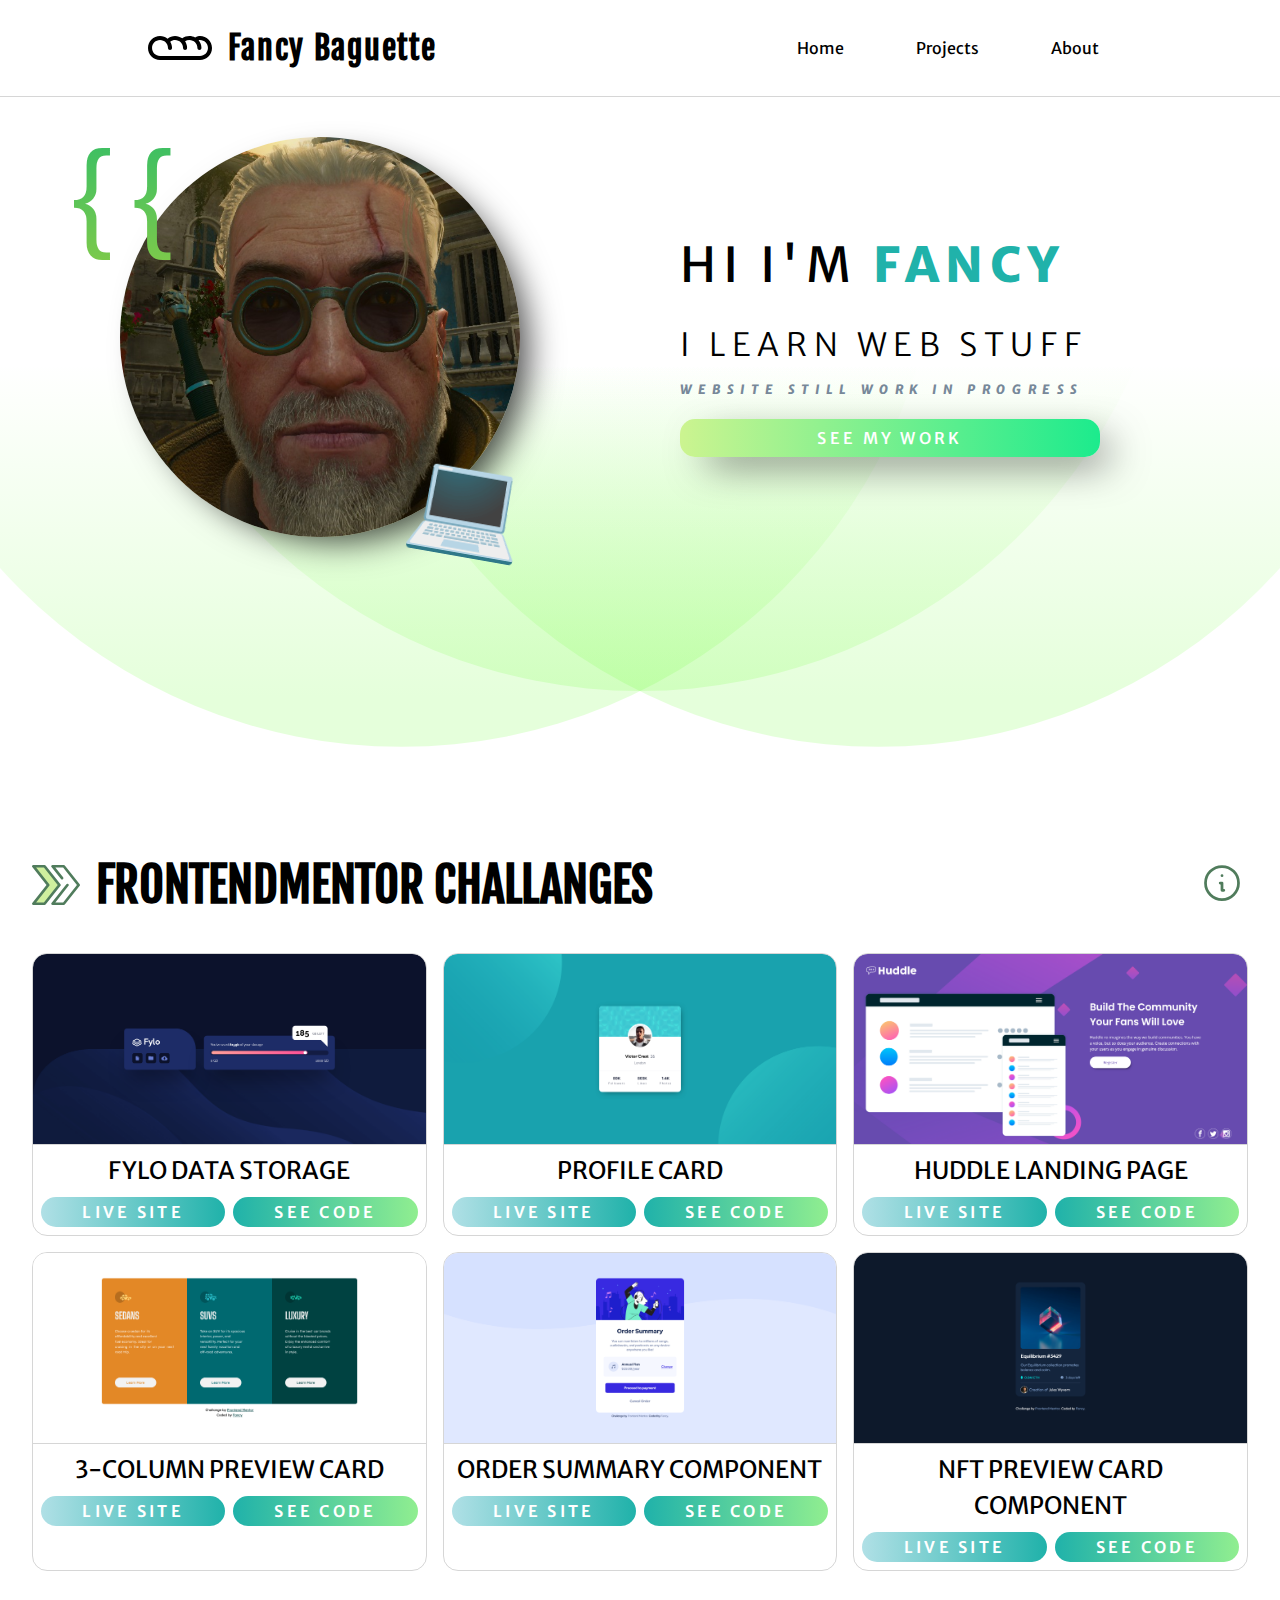
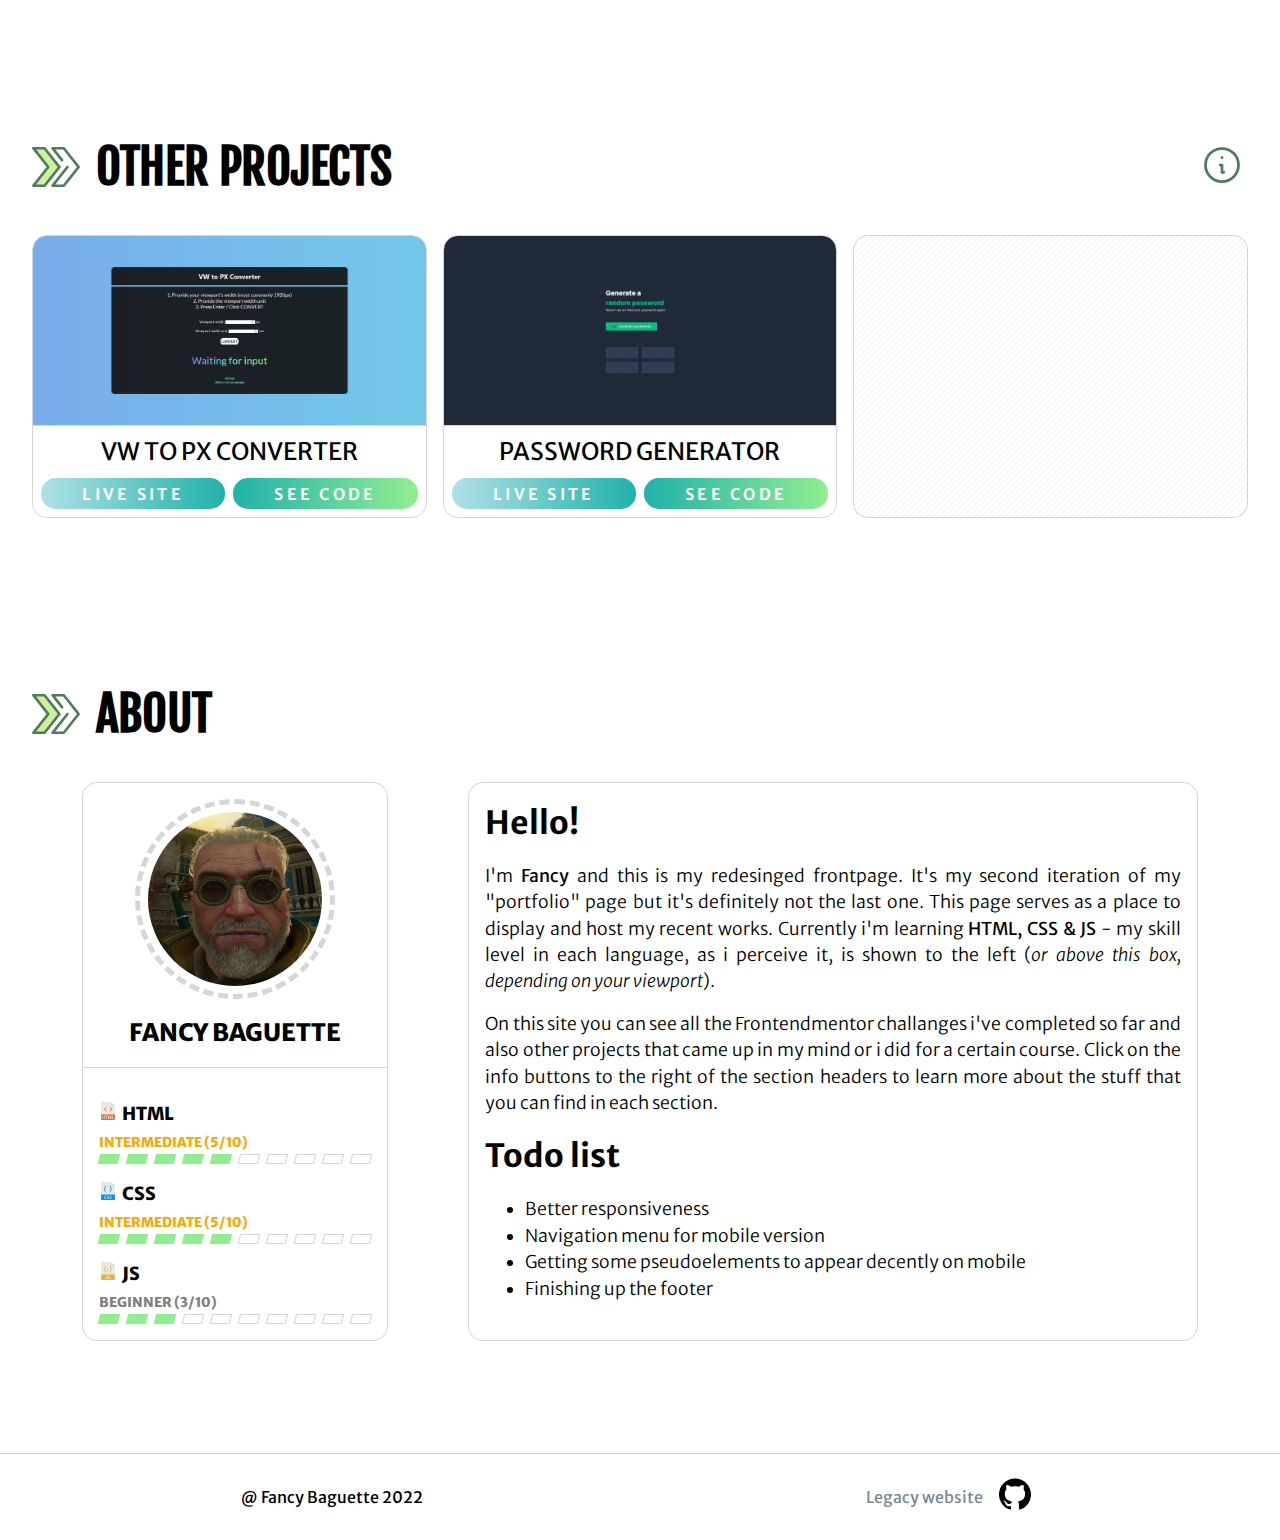
==== commit 0e514613: "info modals, new project" ====
--- a/index.html
+++ b/index.html
@@ -20,6 +20,7 @@
     <title>Fancy Baguette</title>
 </head>
 <body>
+
     <header class="page-header">
         <div class="page-header-part"><h1>Fancy Baguette</h1></div>
         <div class="page-header-part">
@@ -48,7 +49,9 @@
 
     <main class="main-content">
         <section>
-            <div class="section-header" id="challanges"><h1>FRONTENDMENTOR CHALLANGES</h1></div>
+            <div class="section-header" id="challanges">
+                <h1>FRONTENDMENTOR CHALLANGES</h1>  <button onclick="showFirstModal()" id="modal1-btn"></button> 
+            </div>
             <div class="section-content-grid">
 
                 <article class="project-card">
@@ -133,7 +136,9 @@
         </section>
 
         <section>
-            <div class="section-header"><h1>OTHER PROJECTS</h1></div>
+            <div class="section-header">
+                <h1>OTHER PROJECTS</h1>  <button onclick="showSecondModal()" id="modal2-btn"></button> 
+            </div>
             <div class="section-content-grid">
 
                 <article class="project-card">
@@ -149,11 +154,24 @@
                     </div>
                 </article>
 
-                <article class="placeholder-card project-card">
+                <article class="project-card">
+                    <div class="screenshot-wrapper">
+                        <img class="screenshot" loading="lazy" src="/src/imgs/screenshot8.png" alt="password generator screenshot">
+                    </div>
+                    <div class="project-card-content">
+                        <h2>PASSWORD GENERATOR</h2>
+                            <div class="project-card-content-btn-container">
+                                <a href="/projects/password-generator/" class="project-card-content-btn-site">LIVE SITE</a>
+                                <a href="https://github.com/FancyBaguette/FancyBaguette.github.io/tree/main/projects/password-generator" class="project-card-content-btn-code">SEE CODE</a>
+                            </div>
+                    </div>
                 </article>
 
                 <article class="project-card placeholder-card">
                 </article>
+
+                <!-- <article class="project-card placeholder-card">
+                </article> -->
 
                 </div>
         </section>
@@ -223,18 +241,16 @@
                 <div class="bio-card">
                     <h1>Hello!</h1>
                     <p>
-                        I'm <strong>Fancy</strong> and this is my redesinged frontpage. It serves as a place to display my recent works.
+                        I'm <strong>Fancy</strong> and this is my redesinged frontpage. It's my second iteration of my "portfolio" page but it's
+                        definitely not the last one.
+                        This page serves as a place to display and host my recent works.
                         Currently i'm learning <strong>HTML, CSS & JS</strong> - my skill level in each language, as i perceive it, is shown to the left 
                         (<em>or above this box, depending on your viewport</em>).
                     </p>
                     <p>
-                        On this site you can see all the Frontendmentor challanges i've completed so far and also some mini-projects that
-                        came up in my mind. That's all so far, but this bio section has to look nice so i'll slap some lorem ipsum here until i have more things to say.
-                    </p>
-                    <p>
-                        Lorem ipsum dolor sit amet, consectetur adipisicing elit. Mollitia aliquid libero, 
-                        fugit enim magni natus et, dicta ipsam modi dolorem, sint ipsum aperiam amet est vel suscipit. 
-                        Asperiores, odit explicabo.
+                        On this site you can see all the Frontendmentor challanges i've completed so far and also other projects that
+                        came up in my mind or i did for a certain course. Click on the info buttons to the right of the section headers to learn more about the stuff that you
+                        can find in each section.
                     </p>
                     <h1>Todo list</h1>
                     <p>
@@ -257,5 +273,25 @@
             <a href="https://github.com/FancyBaguette" target="_blank" id="footerGithub"></a>
         </div>
     </footer>
+
+    <!-- SECTION INFO MODALS -->
+    <dialog class="modal" id="modal1">
+        <header class="modal__header"> <h3>Frontendmentor Challanges</h3> <button onclick="closeFirstModal()" class="modal__close" id="modal1close-btn">X</button> </header>
+        <p>
+            Frontendmentor is a website on which you can find various frontend development challanges.<br>
+            You get a design and you have to recreate it on your own using HTML and CSS (sometimes JS too).<br>
+            It's a very good way to practice your skills.
+        </p><br>
+    </dialog>
+
+    <dialog class="modal" id="modal2">
+        <header class="modal__header"> <h3>Other projects</h3> <button onclick="closeSecondModal()" class="modal__close" id="modal2close-btn">X</button> </header>
+        <p>
+            Here are all the other projects that i've completed that aren't from Frontendmentor.<br>
+            Recently i started the <strong>Scrimba JS Beginner Course</strong>, so i'll be
+            adding the solo projects i did to practice my JS skills here as well.
+        </p><br>
+    </dialog>
 </body>
+<script src="src/js/modals.js"></script>
 </html>--- a/src/css/style.css
+++ b/src/css/style.css
@@ -102,6 +102,7 @@
 }
 
 body {
+    font-family: var(--fnt-sans);
     background-color: hsl(0, 0%, 100%);
     overflow-x: hidden;
 }
@@ -301,6 +302,12 @@
         margin-top: 10rem;
     }
 
+.section-header {
+    display: flex;
+    justify-content: space-between;
+    align-items: center;
+}
+
 .section-header h1 {
     font-family: var(--fnt-display);
     font-weight: var(--extrabold);
@@ -398,7 +405,6 @@
     .project-card-content h2 {
         font-family: var(--fnt-sans);
         font-weight: var(--regular);
-        letter-spacing: -0.030em;
         margin-bottom: .5rem;
         text-align: center;
     }
@@ -591,6 +597,58 @@
     background-image: url(/src/imgs/svg/github-svgrepo-com.svg);
 }
 
+/* MODALS */
+
+#modal1-btn, #modal2-btn, #modal3-btn {
+    width: 3rem;
+    height: 3rem;
+    background-image: url('/src/imgs/svg/info-circle.svg');
+    background-color: transparent;
+    border: none;
+}
+
+#modal1-btn:hover, #modal2-btn:hover, #modal3-btn:hover {
+    cursor: pointer;
+}
+
+.modal {
+    border: 1px solid hsla(0, 0%, 20%, 0.2);
+    padding: 2rem;
+    line-height: 1.6;
+}
+
+.modal__header {
+    display: flex;
+    justify-content: space-between;
+    align-items: center;
+    margin-bottom: 1rem;
+}
+
+.modal__close {
+    background-color: white;
+    color: lightslategray;
+    border: none;
+    padding: 1rem;
+}
+
+.modal__close:hover {
+    cursor: pointer;
+}
+
+.modal h3 {
+    font-size: 1.5rem;
+    font-weight: var(--semibold);
+}
+
+.modal p {
+    font-weight: var(--light);
+}
+
+.modal::backdrop {
+    background: linear-gradient(270deg, #1ceb8d, #ccf490);
+    opacity: .5;
+}
+
 /* MEDIA QUERIES */
 
 /* Smaller desktop */
@@ -655,12 +713,6 @@
 
     .banner-left-profile-picture-bg::after {
         transform: translateX(14.5rem) translateY(-6rem) rotate(10deg);
-    }
-
-    /* Bugs out and shows up as a weird line */
-    /* Need to update the number with every new card added unfortunately */
-    .placeholder-card:nth-of-type(2) {
-        display: none;
     }
 
 }
@@ -829,6 +881,7 @@
     .section-header {
         text-align: center;
         font-size: 1em;
+        flex-direction: column;
     }
 
         .section-header h1::before {
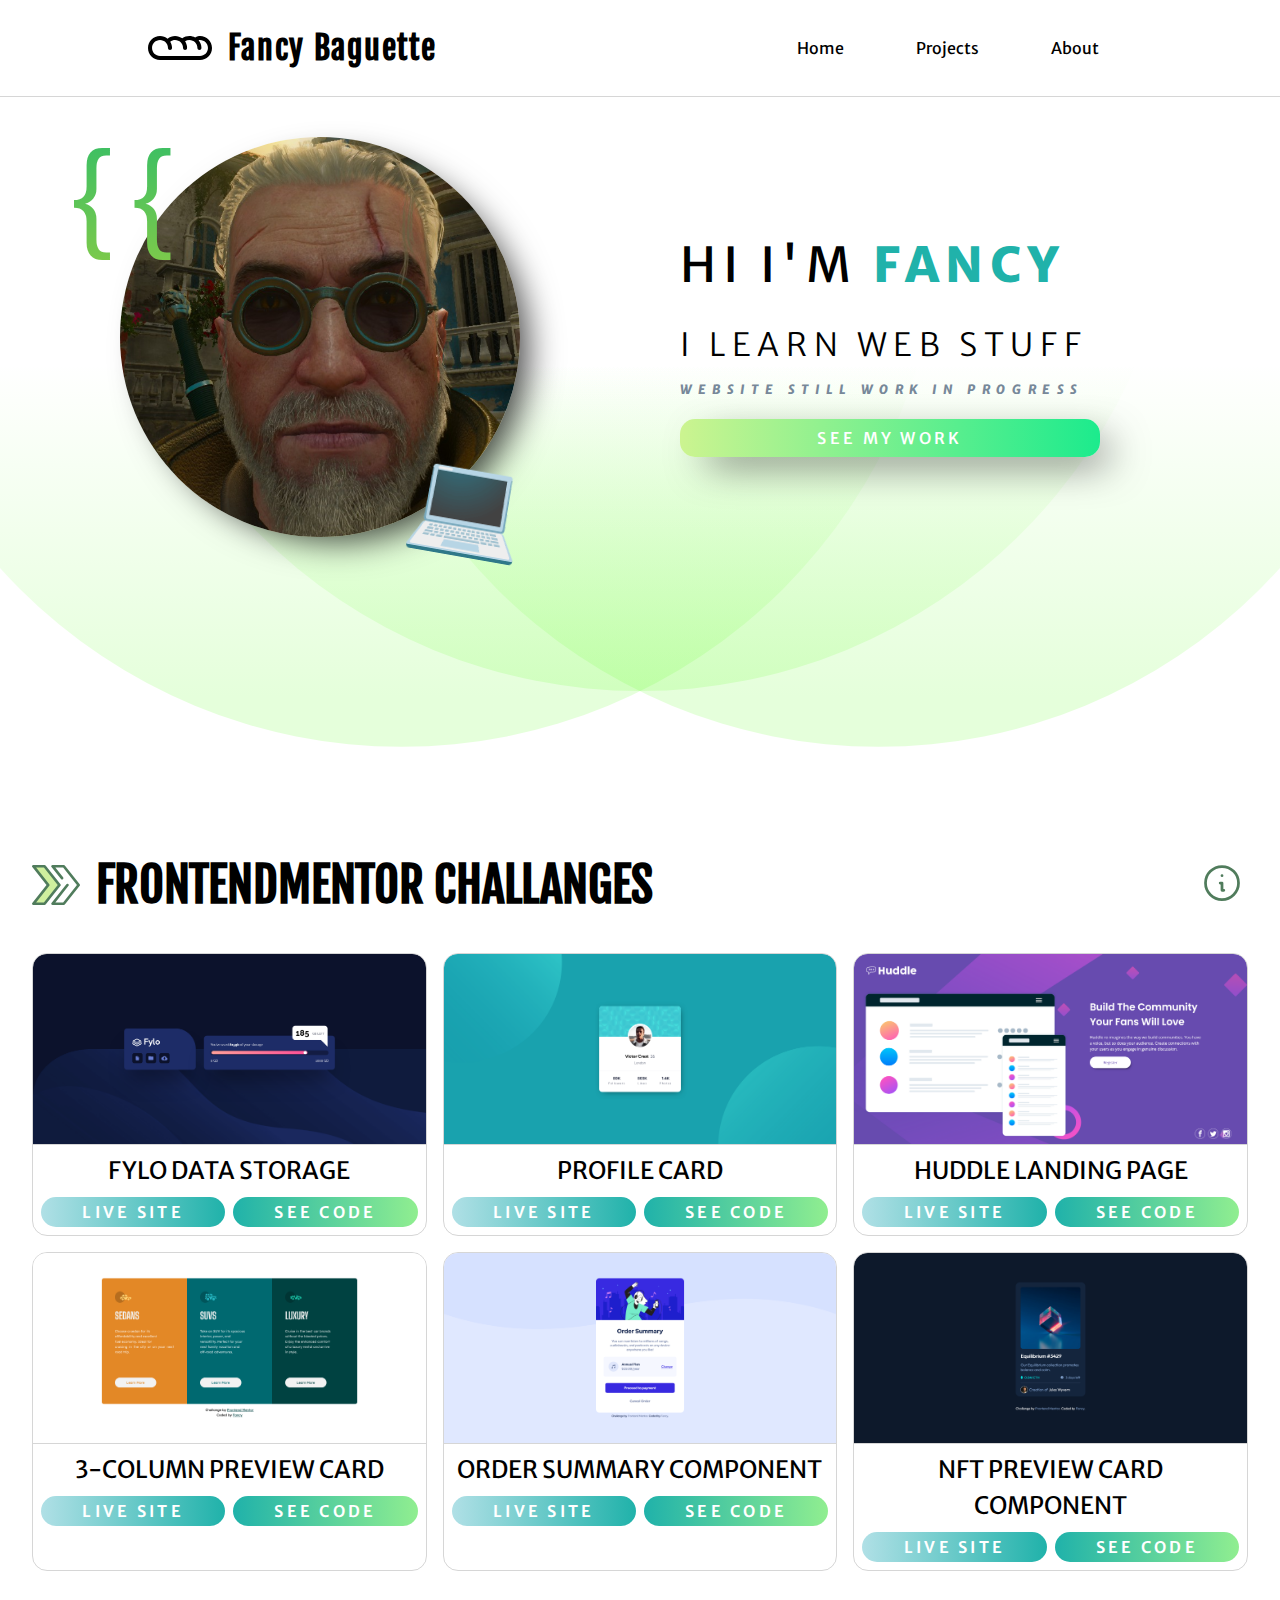
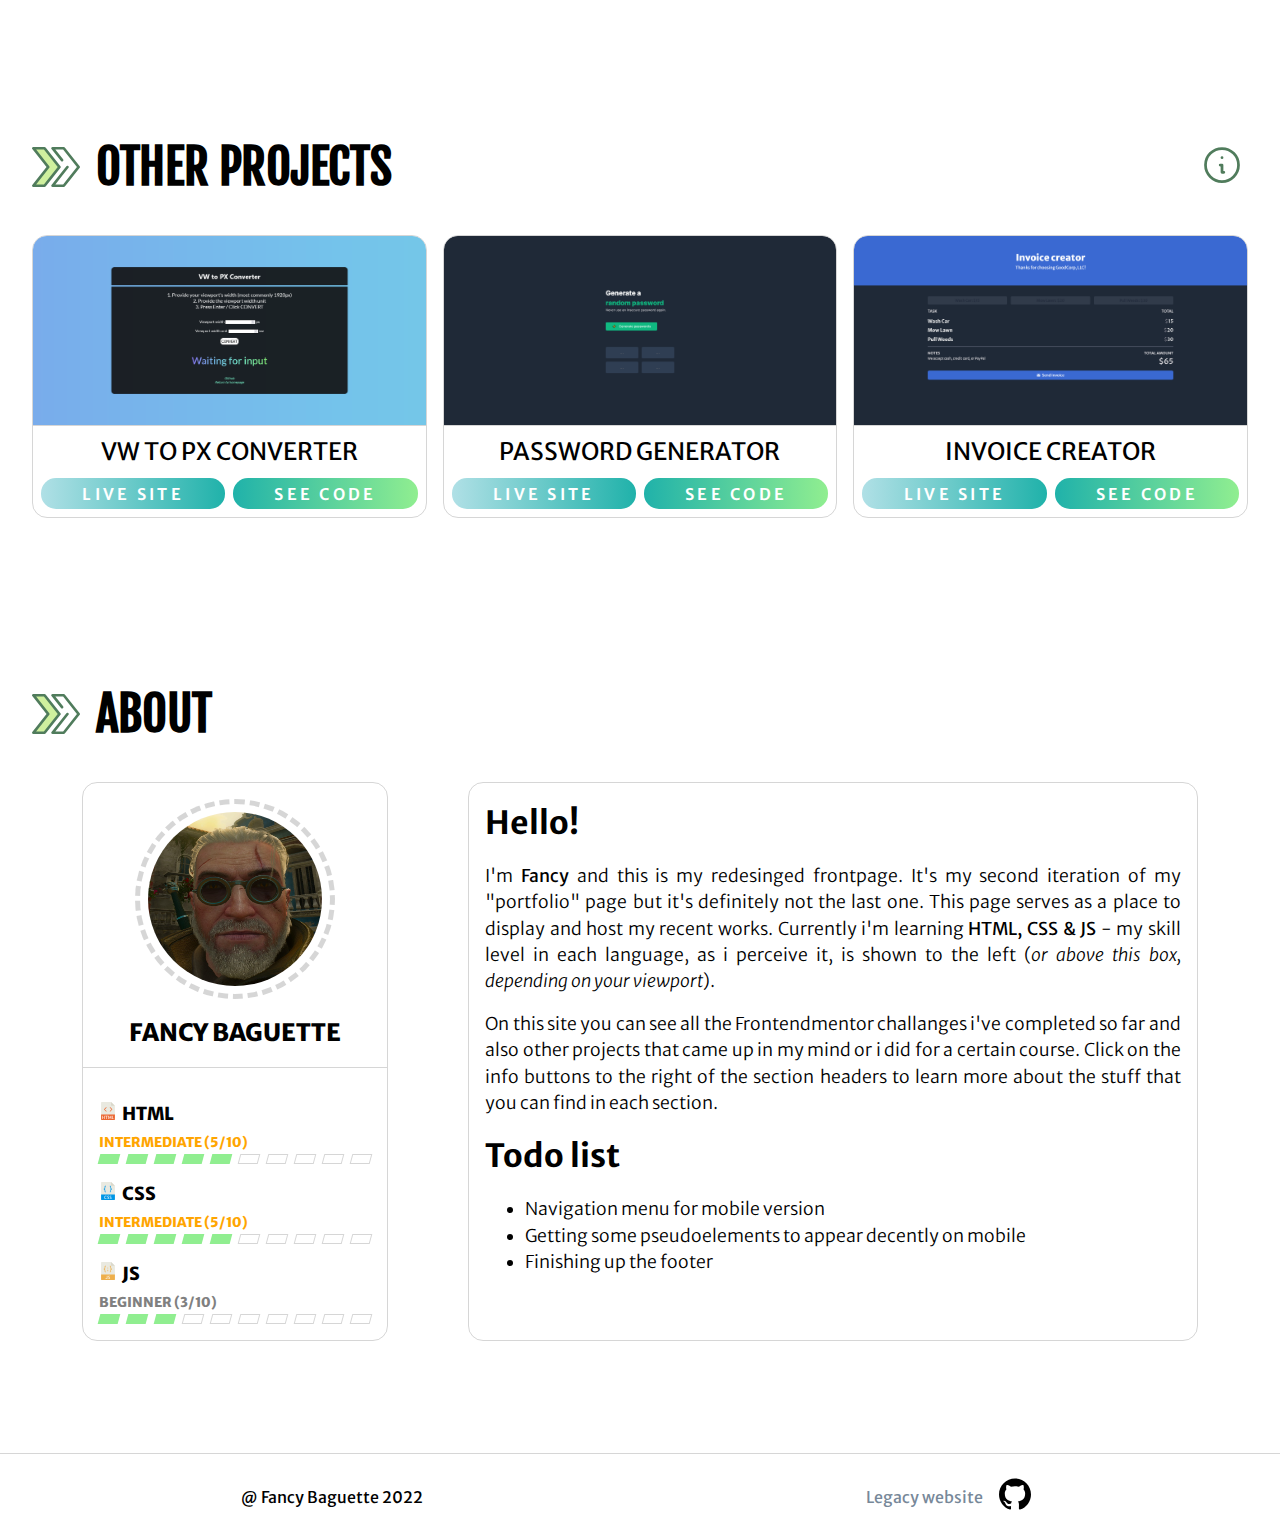
==== commit 1987a13b: "new project" ====
--- a/index.html
+++ b/index.html
@@ -167,7 +167,17 @@
                     </div>
                 </article>
 
-                <article class="project-card placeholder-card">
+                <article class="project-card">
+                    <div class="screenshot-wrapper">
+                        <img class="screenshot" loading="lazy" src="/src/imgs/screenshot9.png" alt="invoice creator screenshot">
+                    </div>
+                    <div class="project-card-content">
+                        <h2>INVOICE CREATOR</h2>
+                            <div class="project-card-content-btn-container">
+                                <a href="/projects/invoice-creator/" class="project-card-content-btn-site">LIVE SITE</a>
+                                <a href="https://github.com/FancyBaguette/FancyBaguette.github.io/tree/main/projects/invoice-creator" class="project-card-content-btn-code">SEE CODE</a>
+                            </div>
+                    </div>
                 </article>
 
                 <!-- <article class="project-card placeholder-card">
@@ -255,7 +265,6 @@
                     <h1>Todo list</h1>
                     <p>
                         <ul>
-                            <li>Better responsiveness</li>
                             <li>Navigation menu for mobile version</li>
                             <li>Getting some pseudoelements to appear decently on mobile</li>
                             <li>Finishing up the footer</li>
@@ -288,7 +297,7 @@
         <header class="modal__header"> <h3>Other projects</h3> <button onclick="closeSecondModal()" class="modal__close" id="modal2close-btn">X</button> </header>
         <p>
             Here are all the other projects that i've completed that aren't from Frontendmentor.<br>
-            Recently i started the <strong>Scrimba JS Beginner Course</strong>, so i'll be
+            Recently i <strong>finished</strong> the <strong>Scrimba JS Beginner Course</strong>, so i'll be
             adding the solo projects i did to practice my JS skills here as well.
         </p><br>
     </dialog>
--- a/src/css/style.css
+++ b/src/css/style.css
@@ -368,7 +368,8 @@
 
     .project-card:hover .screenshot {
         transform: scale(1.125);
-        transition: transform .5s ease;
+        -webkit-transform: scale(1.125);
+        transition: transform 0.5s ease-in-out;
     }
 
     .project-card:not(.placeholder-card):nth-of-type(2n):hover {
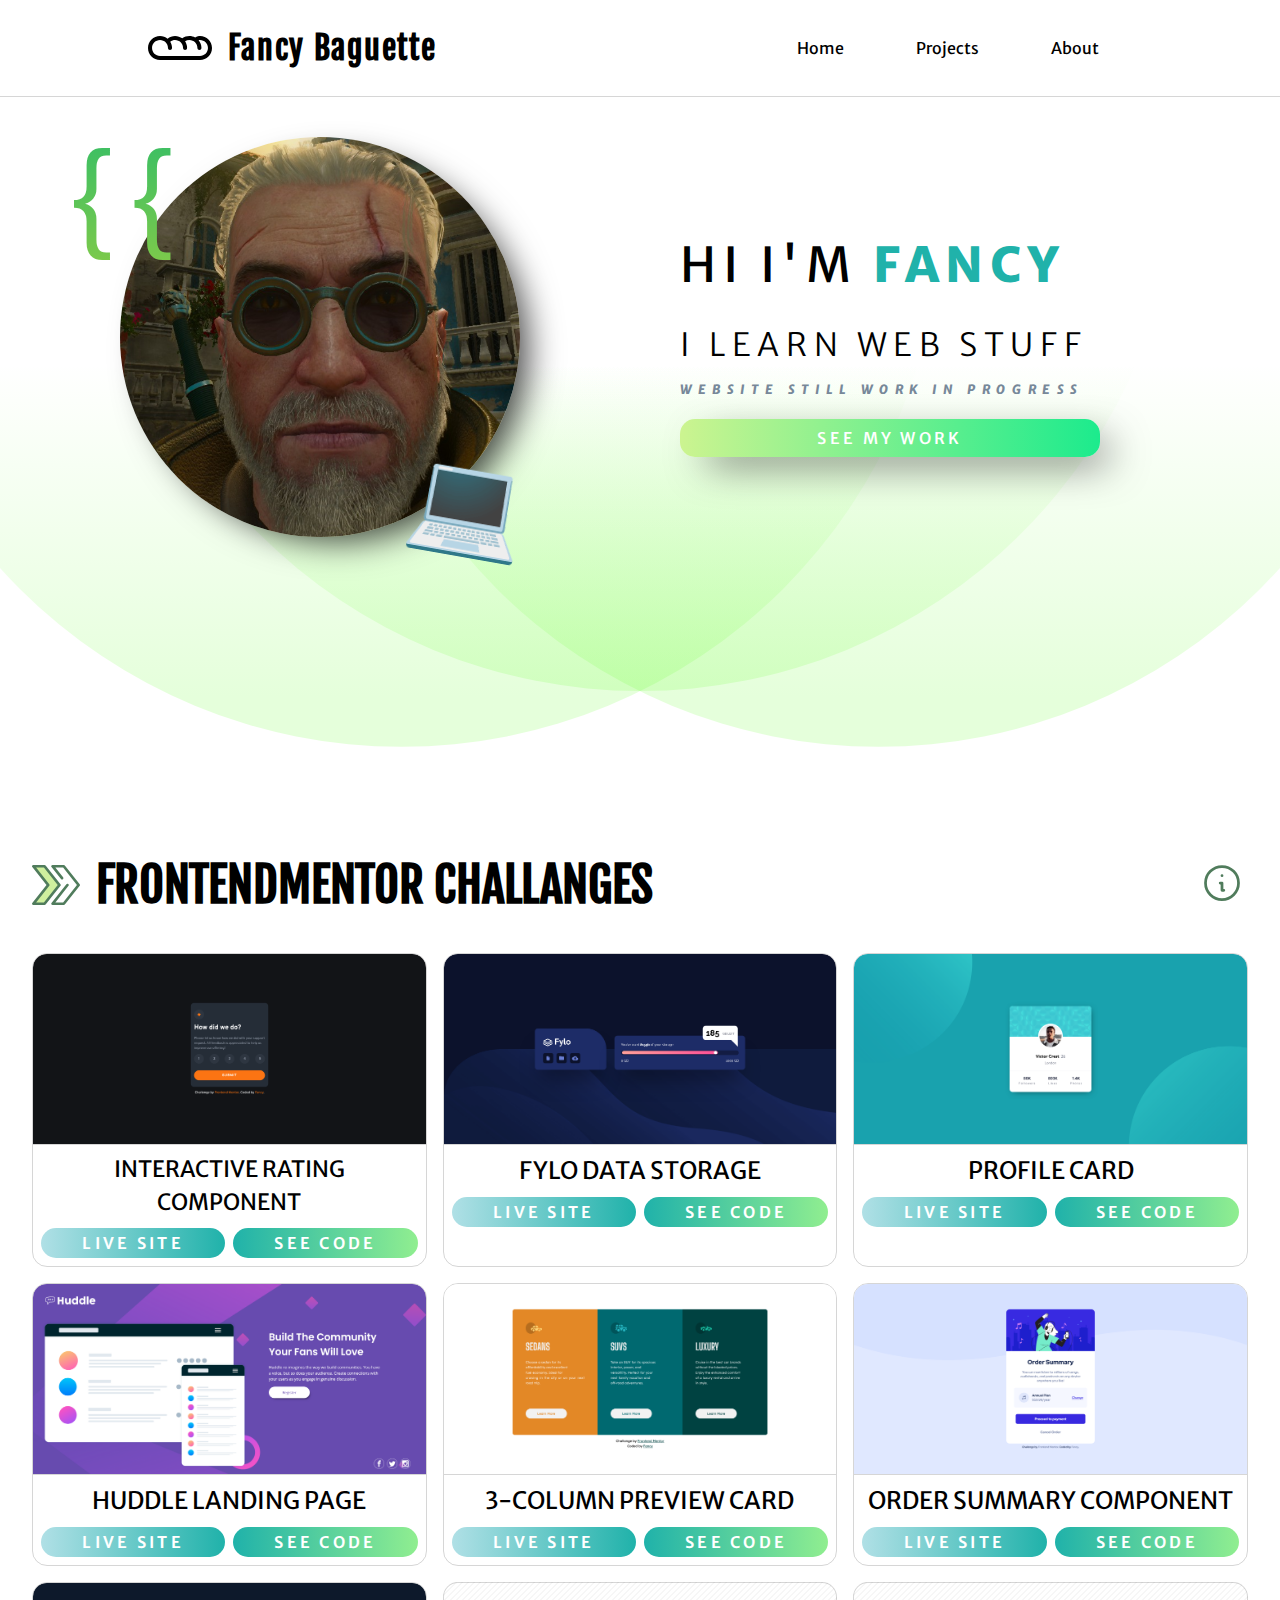
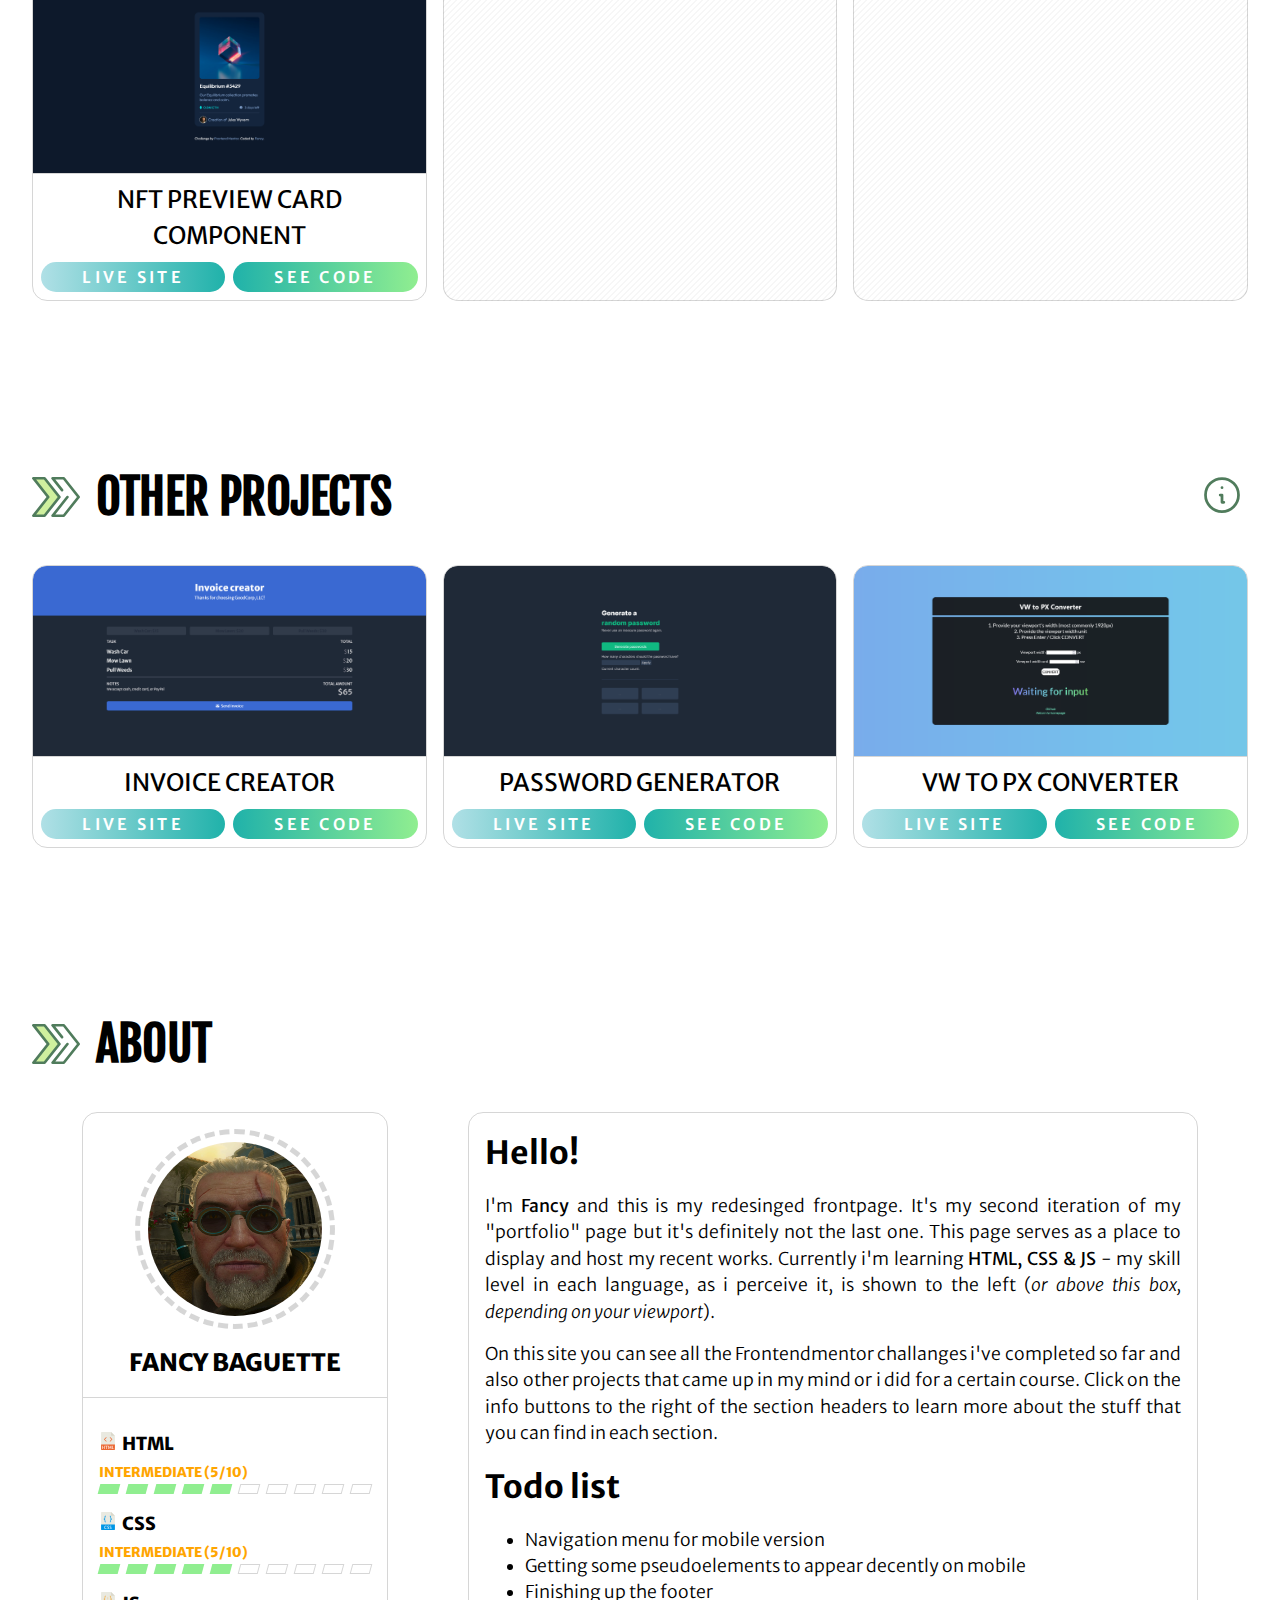
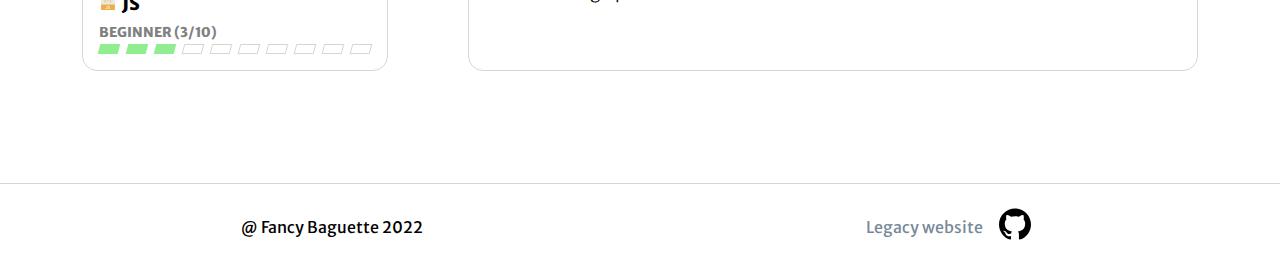
==== commit 7ab1255a: "New frontendmentor project" ====
--- a/index.html
+++ b/index.html
@@ -56,6 +56,19 @@
 
                 <article class="project-card">
                     <div class="screenshot-wrapper">
+                        <img class="screenshot" loading="lazy" src="/src/imgs/screenshot10.png" alt="invoice creator screenshot">
+                    </div>
+                    <div class="project-card-content">
+                        <h2 style="font-size: 1.4rem;">INTERACTIVE RATING COMPONENT</h2>
+                            <div class="project-card-content-btn-container">
+                                <a href="/frontendmentor/interactive-rating-component/" class="project-card-content-btn-site">LIVE SITE</a>
+                                <a href="https://github.com/FancyBaguette/FancyBaguette.github.io/tree/main/frontendmentor/interactive-rating-component" class="project-card-content-btn-code">SEE CODE</a>
+                            </div>
+                    </div>
+                </article>
+
+                <article class="project-card">
+                    <div class="screenshot-wrapper">
                         <img class="screenshot" loading="lazy" src="/src/imgs/screenshot7.png" alt="Fylo data storage screenshot">
                     </div>
                     <div class="project-card-content">
@@ -131,6 +144,12 @@
                             </div>
                     </div>
                 </article>
+
+                <article class="project-card placeholder-card">
+                </article>
+
+                <article class="project-card placeholder-card">
+                </article>
                 
             </div>
         </section>
@@ -143,6 +162,32 @@
 
                 <article class="project-card">
                     <div class="screenshot-wrapper">
+                        <img class="screenshot" loading="lazy" src="/src/imgs/screenshot9.png" alt="invoice creator screenshot">
+                    </div>
+                    <div class="project-card-content">
+                        <h2>INVOICE CREATOR</h2>
+                            <div class="project-card-content-btn-container">
+                                <a href="/projects/invoice-creator/" class="project-card-content-btn-site">LIVE SITE</a>
+                                <a href="https://github.com/FancyBaguette/FancyBaguette.github.io/tree/main/projects/invoice-creator" class="project-card-content-btn-code">SEE CODE</a>
+                            </div>
+                    </div>
+                </article>
+
+                <article class="project-card">
+                    <div class="screenshot-wrapper">
+                        <img class="screenshot" loading="lazy" src="/src/imgs/screenshot8.png" alt="password generator screenshot">
+                    </div>
+                    <div class="project-card-content">
+                        <h2>PASSWORD GENERATOR</h2>
+                            <div class="project-card-content-btn-container">
+                                <a href="/projects/password-generator/" class="project-card-content-btn-site">LIVE SITE</a>
+                                <a href="https://github.com/FancyBaguette/FancyBaguette.github.io/tree/main/projects/password-generator" class="project-card-content-btn-code">SEE CODE</a>
+                            </div>
+                    </div>
+                </article>
+
+                <article class="project-card">
+                    <div class="screenshot-wrapper">
                         <img class="screenshot" loading="lazy" src="/src/imgs/screenshot4.png" alt="vw to px converter screenshot">
                     </div>
                     <div class="project-card-content">
@@ -150,32 +195,6 @@
                             <div class="project-card-content-btn-container">
                                 <a href="/projects/converter/converter.html" class="project-card-content-btn-site">LIVE SITE</a>
                                 <a href="https://github.com/FancyBaguette/FancyBaguette.github.io/tree/main/projects/converter" class="project-card-content-btn-code">SEE CODE</a>
-                            </div>
-                    </div>
-                </article>
-
-                <article class="project-card">
-                    <div class="screenshot-wrapper">
-                        <img class="screenshot" loading="lazy" src="/src/imgs/screenshot8.png" alt="password generator screenshot">
-                    </div>
-                    <div class="project-card-content">
-                        <h2>PASSWORD GENERATOR</h2>
-                            <div class="project-card-content-btn-container">
-                                <a href="/projects/password-generator/" class="project-card-content-btn-site">LIVE SITE</a>
-                                <a href="https://github.com/FancyBaguette/FancyBaguette.github.io/tree/main/projects/password-generator" class="project-card-content-btn-code">SEE CODE</a>
-                            </div>
-                    </div>
-                </article>
-
-                <article class="project-card">
-                    <div class="screenshot-wrapper">
-                        <img class="screenshot" loading="lazy" src="/src/imgs/screenshot9.png" alt="invoice creator screenshot">
-                    </div>
-                    <div class="project-card-content">
-                        <h2>INVOICE CREATOR</h2>
-                            <div class="project-card-content-btn-container">
-                                <a href="/projects/invoice-creator/" class="project-card-content-btn-site">LIVE SITE</a>
-                                <a href="https://github.com/FancyBaguette/FancyBaguette.github.io/tree/main/projects/invoice-creator" class="project-card-content-btn-code">SEE CODE</a>
                             </div>
                     </div>
                 </article>
@@ -291,6 +310,7 @@
             You get a design and you have to recreate it on your own using HTML and CSS (sometimes JS too).<br>
             It's a very good way to practice your skills.
         </p><br>
+        The entries are sorted from newest to oldest.
     </dialog>
 
     <dialog class="modal" id="modal2">
@@ -300,6 +320,7 @@
             Recently i <strong>finished</strong> the <strong>Scrimba JS Beginner Course</strong>, so i'll be
             adding the solo projects i did to practice my JS skills here as well.
         </p><br>
+        The entries are sorted from newest to oldest.
     </dialog>
 </body>
 <script src="src/js/modals.js"></script>
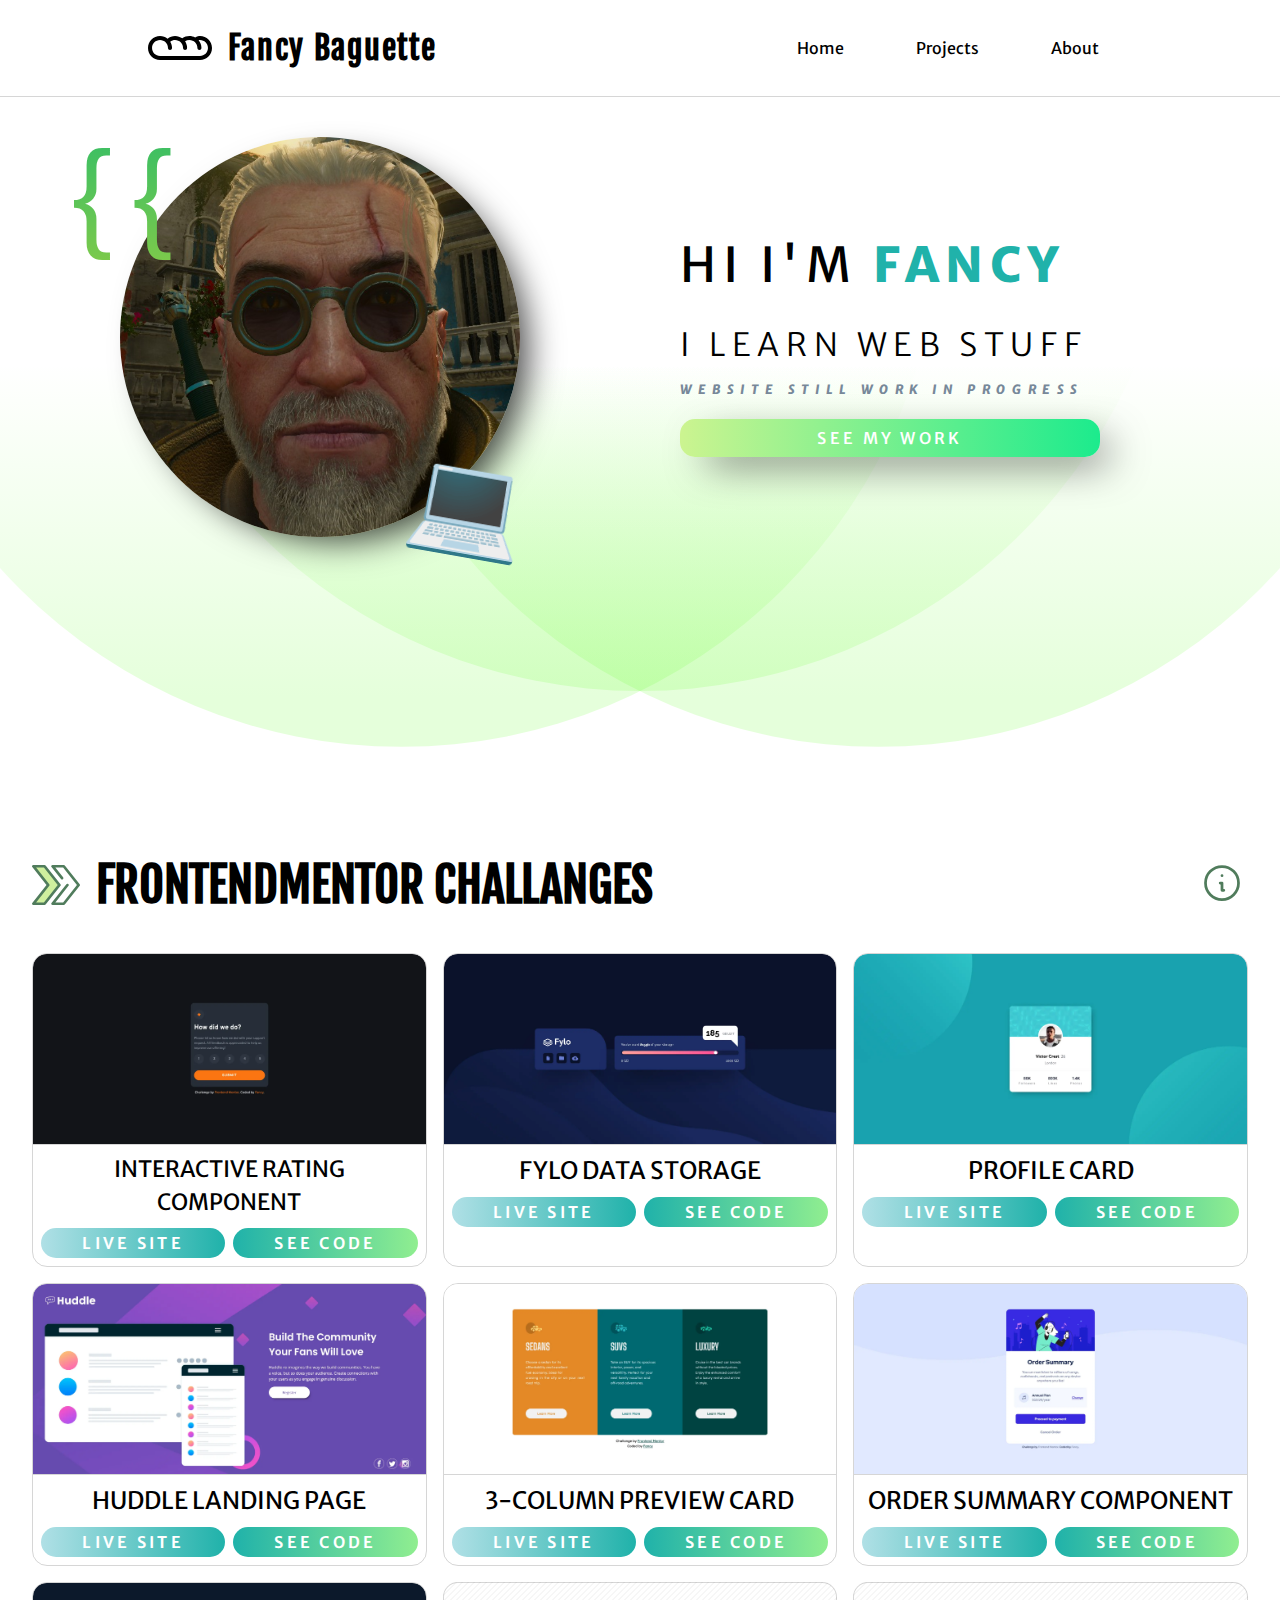
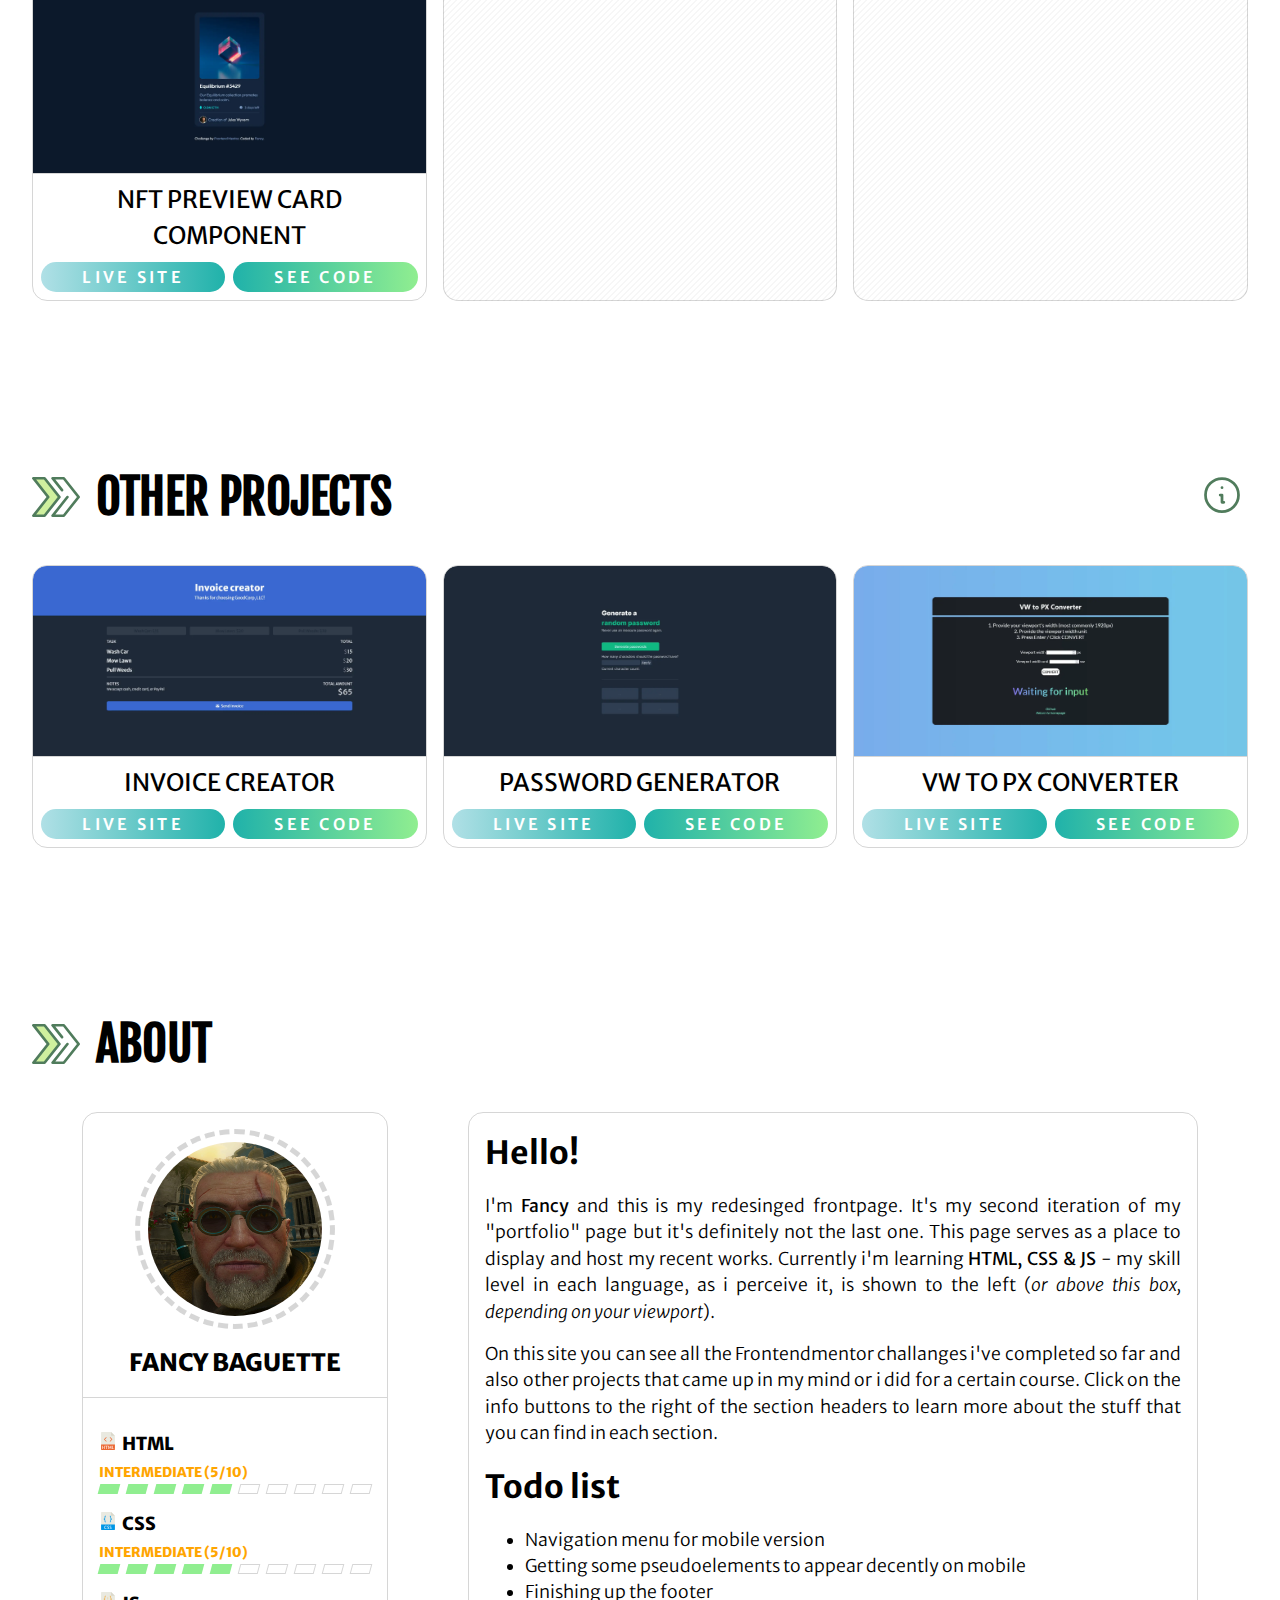
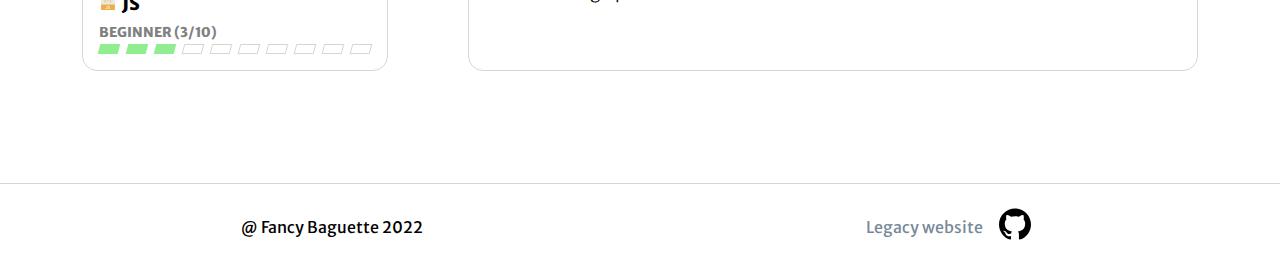
==== commit 2ba71edb: "Various fixes (check desc)" ====
--- a/index.html
+++ b/index.html
@@ -3,6 +3,9 @@
 <head>
     <link rel="stylesheet" href="/src/css/style.css">
     <link rel="stylesheet" href="https://cdnjs.cloudflare.com/ajax/libs/animate.css/4.1.1/animate.min.css"/>
+    <link rel="preconnect" href="https://fonts.googleapis.com">
+    <link rel="preconnect" href="https://fonts.gstatic.com" crossorigin>
+    <link href="https://fonts.googleapis.com/css2?family=Fjalla+One&family=Merriweather+Sans:wght@300;400;500;600;700;800&display=swap" rel="stylesheet"> 
     <meta charset="UTF-8">
     <meta http-equiv="X-UA-Compatible" content="IE=edge">
     <meta name="viewport" content="width=device-width, initial-scale=1.0">
@@ -56,7 +59,7 @@
 
                 <article class="project-card">
                     <div class="screenshot-wrapper">
-                        <img class="screenshot" loading="lazy" src="/src/imgs/screenshot10.png" alt="invoice creator screenshot">
+                        <img class="screenshot" loading="lazy" src="/src/imgs/screenshots/screenshot10.webp" alt="invoice creator screenshot">
                     </div>
                     <div class="project-card-content">
                         <h2 style="font-size: 1.4rem;">INTERACTIVE RATING COMPONENT</h2>
@@ -69,7 +72,7 @@
 
                 <article class="project-card">
                     <div class="screenshot-wrapper">
-                        <img class="screenshot" loading="lazy" src="/src/imgs/screenshot7.png" alt="Fylo data storage screenshot">
+                        <img class="screenshot" loading="lazy" src="/src/imgs/screenshots/screenshot7.webp" alt="Fylo data storage screenshot">
                     </div>
                     <div class="project-card-content">
                         <h2>FYLO DATA STORAGE</h2>
@@ -82,7 +85,7 @@
 
                 <article class="project-card">
                     <div class="screenshot-wrapper">
-                        <img class="screenshot" loading="lazy" src="/src/imgs/screenshot6.png" alt="Profile card screenshot">
+                        <img class="screenshot" loading="lazy" src="/src/imgs/screenshots/screenshot6.webp" alt="Profile card screenshot">
                     </div>
                     <div class="project-card-content">
                         <h2>PROFILE CARD</h2>
@@ -95,7 +98,7 @@
 
                 <article class="project-card">
                     <div class="screenshot-wrapper">
-                        <img class="screenshot" loading="lazy" src="/src/imgs/screenshot5.png" alt="Huddle landing page screenshot">
+                        <img class="screenshot" loading="lazy" src="/src/imgs/screenshots/screenshot5.webp" alt="Huddle landing page screenshot">
                     </div>
                     <div class="project-card-content">
                     <h2>HUDDLE LANDING PAGE</h2>
@@ -108,7 +111,7 @@
 
                 <article class="project-card">
                     <div class="screenshot-wrapper">
-                        <img class="screenshot" loading="lazy" src="/src/imgs/screenshot3.png" alt="3-Column preview card screenshot">
+                        <img class="screenshot" loading="lazy" src="/src/imgs/screenshots/screenshot3.webp" alt="3-Column preview card screenshot">
                     </div>
                     <div class="project-card-content">
                         <h2>3-COLUMN PREVIEW CARD</h2>
@@ -121,7 +124,7 @@
 
                 <article class="project-card">
                     <div class="screenshot-wrapper">
-                        <img class="screenshot" loading="lazy" src="/src/imgs/screenshot1.png" alt="Order summary component screenshot">
+                        <img class="screenshot" loading="lazy" src="/src/imgs/screenshots/screenshot1.webp" alt="Order summary component screenshot">
                     </div>
                     <div class="project-card-content">
                         <h2>ORDER SUMMARY COMPONENT</h2>
@@ -134,7 +137,7 @@
 
                 <article class="project-card">
                     <div class="screenshot-wrapper">
-                        <img class="screenshot" loading="lazy" src="/src/imgs/screenshot2.png" alt="NFT card screenshot">
+                        <img class="screenshot" loading="lazy" src="/src/imgs/screenshots/screenshot2.webp" alt="NFT card screenshot">
                     </div>
                     <div class="project-card-content">
                         <h2>NFT PREVIEW CARD COMPONENT</h2>
@@ -162,7 +165,7 @@
 
                 <article class="project-card">
                     <div class="screenshot-wrapper">
-                        <img class="screenshot" loading="lazy" src="/src/imgs/screenshot9.png" alt="invoice creator screenshot">
+                        <img class="screenshot" loading="lazy" src="/src/imgs/screenshots/screenshot9.webp" alt="invoice creator screenshot">
                     </div>
                     <div class="project-card-content">
                         <h2>INVOICE CREATOR</h2>
@@ -175,7 +178,7 @@
 
                 <article class="project-card">
                     <div class="screenshot-wrapper">
-                        <img class="screenshot" loading="lazy" src="/src/imgs/screenshot8.png" alt="password generator screenshot">
+                        <img class="screenshot" loading="lazy" src="/src/imgs/screenshots/screenshot8.webp" alt="password generator screenshot">
                     </div>
                     <div class="project-card-content">
                         <h2>PASSWORD GENERATOR</h2>
@@ -188,7 +191,7 @@
 
                 <article class="project-card">
                     <div class="screenshot-wrapper">
-                        <img class="screenshot" loading="lazy" src="/src/imgs/screenshot4.png" alt="vw to px converter screenshot">
+                        <img class="screenshot" loading="lazy" src="/src/imgs/screenshots/screenshot4.webp" alt="vw to px converter screenshot">
                     </div>
                     <div class="project-card-content">
                         <h2>VW TO PX CONVERTER</h2>
@@ -210,7 +213,7 @@
             <div class="section-content-flex">
                 <div class="profile-card"> <!-- start profile card -->
                     <div class="profile-card-header">
-                        <img loading="lazy" src="/src/imgs/gerwalt.PNG" alt="Profile picture">
+                        <img loading="lazy" src="/src/imgs/gerwalt.PNG" alt="My profile picture presenting Geralt from The Witcher 3">
                         <h2>FANCY BAGUETTE</h2>
                     </div>
                     <div class="profile-card-content">
@@ -303,6 +306,7 @@
     </footer>
 
     <!-- SECTION INFO MODALS -->
+    <!-- TO REDO WITH SWEETALERT IN THE FUTURE -->
     <dialog class="modal" id="modal1">
         <header class="modal__header"> <h3>Frontendmentor Challanges</h3> <button onclick="closeFirstModal()" class="modal__close" id="modal1close-btn">X</button> </header>
         <p>
--- a/src/css/style.css
+++ b/src/css/style.css
@@ -1,5 +1,3 @@
-@import url('https://fonts.googleapis.com/css2?family=Fjalla+One&family=Merriweather+Sans:wght@300;400;500;600;700;800&display=swap');
-
 :root {
     /* Fonts */
     --fnt-sans: 'Merriweather Sans', sans-serif;
